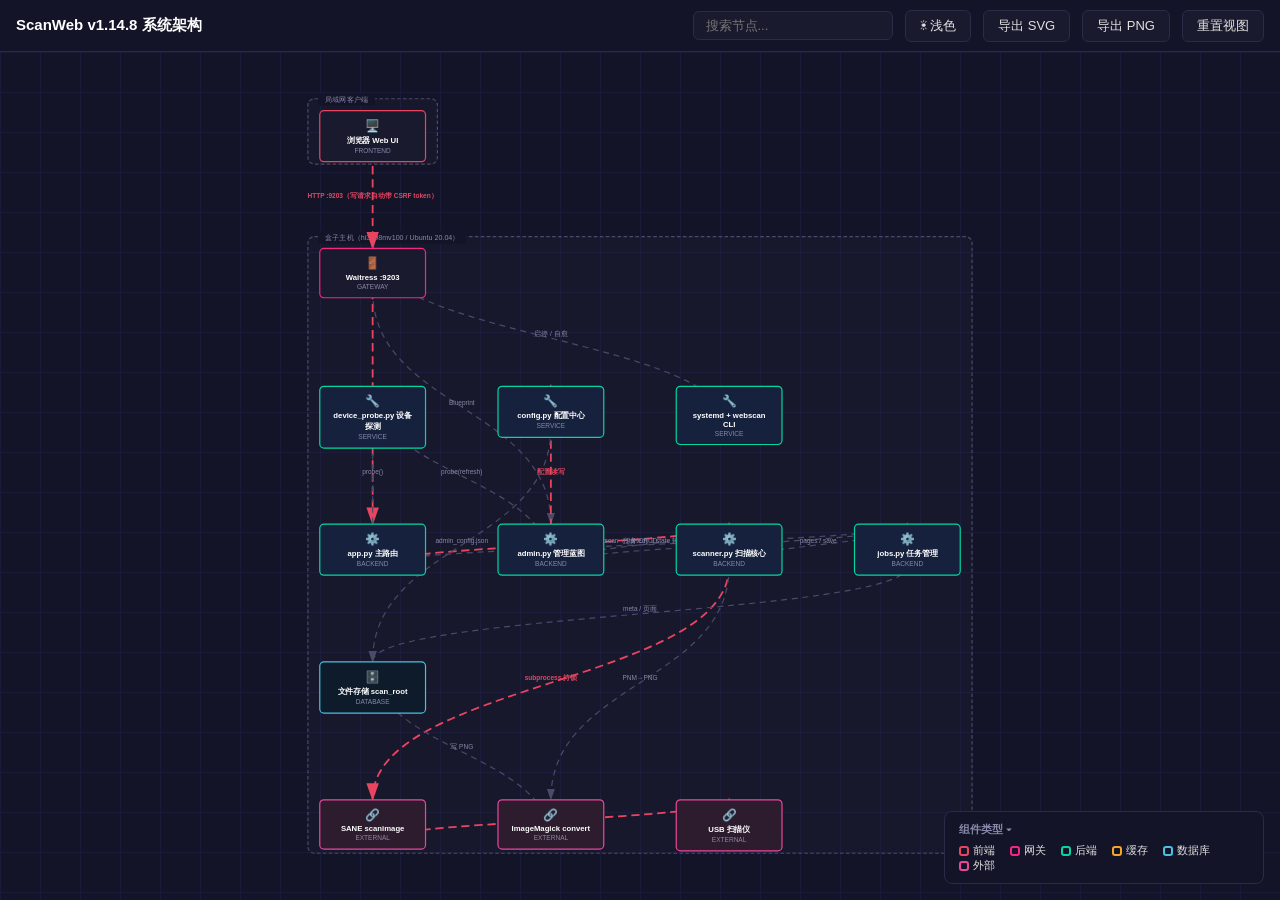
==== static/architecture.html @ 1948ce04 "fix: v1.14.8 完整审查修复版——第七轮审查 10 项（8 修 + 2 注记）+ 架构图重绘 修复： A raw_pages 过滤 symlink（幽灵页不再使编号跳 p1000）+ ope" ====
<!DOCTYPE html>
<html lang="zh-CN" data-theme="dark">
<head>
<meta charset="UTF-8">
<meta name="viewport" content="width=device-width, initial-scale=1.0">
<title>ScanWeb v1.14.8 系统架构</title>
<style>
/* ===== CSS 变量：深色主题（默认） ===== */
:root[data-theme="dark"] {
  --bg: #0f0f1a;
  --bg-canvas: #141428;
  --bg-node: #1a1a2e;
  --bg-panel: #16213e;
  --text: #e0e0e0;
  --text-dim: #8888aa;
  --text-bright: #ffffff;
  --border: #2a2a4a;
  --grid-line: #1a1a3a;
  --connection: #4a4a6a;
  --highlight: #e94560;
  --hover-glow: rgba(233,69,96,0.3);
  --dim-opacity: 0.2;
  --kind-frontend-bg: #1a1a2e; --kind-frontend-border: #e94560;
  --kind-backend-bg: #16213e;  --kind-backend-border: #06d6a0;
  --kind-database-bg: #0d1b2a; --kind-database-border: #48bfe3;
  --kind-cache-bg: #1a1a2e;    --kind-cache-border: #f5a623;
  --kind-queue-bg: #1a1a2e;    --kind-queue-border: #a78bfa;
  --kind-external-bg: #2d1b2e; --kind-external-border: #ec4899;
  --kind-service-bg: #16213e;  --kind-service-border: #06d6a0;
  --kind-gateway-bg: #1a1a2e;  --kind-gateway-border: #f72585;
  --boundary-border: #4a4a6a;
  --boundary-bg: rgba(74,74,106,0.08);
  --toolbar-bg: #141428;
  --toolbar-border: #2a2a4a;
  --btn-bg: #1a1a2e;
  --btn-hover: #2a2a4a;
}
/* ===== CSS 变量：浅色主题 ===== */
:root[data-theme="light"] {
  --bg: #f8f9fa;
  --bg-canvas: #ffffff;
  --bg-node: #ffffff;
  --bg-panel: #f0f4ff;
  --text: #1a1a2e;
  --text-dim: #6b7280;
  --text-bright: #0f0f1a;
  --border: #e0e0e8;
  --grid-line: #f0f0f4;
  --connection: #9ca3af;
  --highlight: #3b82f6;
  --hover-glow: rgba(59,130,246,0.15);
  --dim-opacity: 0.3;
  --kind-frontend-bg: #f0f4ff; --kind-frontend-border: #3b82f6;
  --kind-backend-bg: #f0fdf4;  --kind-backend-border: #22c55e;
  --kind-database-bg: #fefce8; --kind-database-border: #eab308;
  --kind-cache-bg: #fff7ed;    --kind-cache-border: #f97316;
  --kind-queue-bg: #faf5ff;    --kind-queue-border: #8b5cf6;
  --kind-external-bg: #fdf2f8; --kind-external-border: #ec4899;
  --kind-service-bg: #f0fdf4; --kind-service-border: #14b8a6;
  --kind-gateway-bg: #fef2f2; --kind-gateway-border: #ef4444;
  --boundary-border: #cbd5e1;
  --boundary-bg: rgba(203,213,225,0.1);
  --toolbar-bg: #ffffff;
  --toolbar-border: #e0e0e8;
  --btn-bg: #f8f9fa;
  --btn-hover: #e8e8f0;
}
/* ===== 全局 ===== */
* { margin:0; padding:0; box-sizing:border-box; }
body {
  font-family: -apple-system, "PingFang SC", "Microsoft YaHei", "Noto Sans CJK SC", sans-serif;
  background: var(--bg); color: var(--text); height:100vh; overflow:hidden;
  user-select: none;
}
/* ===== 工具栏 ===== */
#toolbar {
  position: fixed; top:0; left:0; right:0; height:52px; z-index:100;
  background: var(--toolbar-bg); border-bottom: 1px solid var(--toolbar-border);
  display: flex; align-items: center; gap:12px; padding: 0 16px;
}
#toolbar h1 { font-size:15px; font-weight:600; color:var(--text-bright); white-space:nowrap; }
#toolbar .spacer { flex:1; }
#search-box {
  width:200px; padding:6px 12px; border:1px solid var(--border); border-radius:6px;
  background: var(--bg-node); color: var(--text); font-size:13px; outline:none;
}
#search-box:focus { border-color: var(--highlight); }
.tb-btn {
  padding:6px 14px; border:1px solid var(--border); border-radius:6px;
  background: var(--btn-bg); color: var(--text); font-size:13px; cursor:pointer;
  transition: background .15s;
}
.tb-btn:hover { background: var(--btn-hover); }
.tb-btn.active { border-color: var(--highlight); color: var(--highlight); }
/* ===== 画布 ===== */
#canvas-wrap {
  position: fixed; top:52px; left:0; right:0; bottom:0; overflow:auto;
  background: var(--bg-canvas);
  background-image: linear-gradient(var(--grid-line) 1px, transparent 1px),
                    linear-gradient(90deg, var(--grid-line) 1px, transparent 1px);
  background-size: 40px 40px;
}
#canvas-inner {
  position: relative; min-width:100%; min-height:100%; padding:48px;
  transform-origin: 0 0;
}
/* ===== 边界容器 ===== */
.boundary {
  position: absolute; border: 2px dashed var(--boundary-border);
  border-radius: 12px; background: var(--boundary-bg); padding: 24px 16px 16px;
  pointer-events: none;
}
.boundary-label {
  position: absolute; top: -10px; left: 16px; padding: 2px 12px;
  background: var(--bg-canvas); font-size: 12px; color: var(--text-dim);
  border-radius: 4px; pointer-events: none;
}
/* ===== 节点 ===== */
.node {
  position: absolute; min-width: 140px; max-width: 220px;
  padding: 12px 16px; border-radius: 8px; border: 2px solid;
  background: var(--bg-node); cursor: pointer; text-align: center;
  transition: box-shadow .15s, opacity .2s, transform .15s;
  z-index: 10;
}
.node .node-icon { font-size: 20px; margin-bottom: 4px; }
.node .node-label { font-size: 13px; font-weight: 600; color: var(--text-bright); }
.node .node-kind { font-size: 11px; color: var(--text-dim); margin-top: 2px; text-transform: uppercase; }
.node[data-kind="frontend"]  { border-color: var(--kind-frontend-border); background: var(--kind-frontend-bg); }
.node[data-kind="backend"]   { border-color: var(--kind-backend-border);  background: var(--kind-backend-bg); }
.node[data-kind="database"]  { border-color: var(--kind-database-border); background: var(--kind-database-bg); border-radius: 8px; }
.node[data-kind="cache"]     { border-color: var(--kind-cache-border);    background: var(--kind-cache-bg); }
.node[data-kind="queue"]     { border-color: var(--kind-queue-border);    background: var(--kind-queue-bg); }
.node[data-kind="external"]  { border-color: var(--kind-external-border); background: var(--kind-external-bg); }
.node[data-kind="service"]   { border-color: var(--kind-service-border);  background: var(--kind-service-bg); }
.node[data-kind="gateway"]   { border-color: var(--kind-gateway-border);  background: var(--kind-gateway-bg); }
.node:hover { box-shadow: 0 0 16px var(--hover-glow); transform: translateY(-2px); }
.node.highlighted { box-shadow: 0 0 20px var(--hover-glow); border-width: 3px; }
.node.dimmed { opacity: var(--dim-opacity); }
.node.matched { animation: pulse 1s ease-in-out infinite; }
@keyframes pulse { 0%,100%{box-shadow:0 0 8px var(--highlight)} 50%{box-shadow:0 0 24px var(--highlight)} }
/* ===== SVG 连线 ===== */
#svg-layer {
  position: absolute; top:0; left:0; width:100%; height:100%;
  pointer-events: none; z-index: 5; overflow: visible;
}
.conn-path {
  fill: none; stroke: var(--connection); stroke-width: 2;
  stroke-dasharray: 10 8;
  animation: flow 1.6s linear infinite;
  transition: stroke .2s, stroke-width .2s, opacity .2s;
}
.conn-path.highlight {
  stroke: var(--highlight); stroke-width: 3;
  stroke-dasharray: 14 8;
  animation-duration: .9s;
}
.conn-path.dimmed { opacity: var(--dim-opacity); animation-play-state: paused; }
@keyframes flow {
  from { stroke-dashoffset: 0; }
  to   { stroke-dashoffset: -36; }
}
.conn-label {
  fill: var(--text-dim); font-size: 11px; text-anchor: middle;
  transition: opacity .2s;
}
.conn-label.dimmed { opacity: var(--dim-opacity); }
.conn-label.highlight { fill: var(--highlight); font-weight: 600; }
/* ===== 详情面板 ===== */
#detail-panel {
  position: fixed; top:52px; right:0; bottom:0; width:320px; z-index:50;
  background: var(--bg-panel); border-left: 1px solid var(--border);
  transform: translateX(100%); transition: transform .25s; padding: 20px;
  overflow-y: auto;
}
#detail-panel.open { transform: translateX(0); }
#detail-panel .dp-title { font-size:16px; font-weight:700; color:var(--text-bright); margin-bottom:12px; }
#detail-panel .dp-kind { font-size:12px; color:var(--text-dim); text-transform:uppercase; margin-bottom:16px; }
#detail-panel .dp-desc { font-size:13px; line-height:1.6; color:var(--text); margin-bottom:16px; }
#detail-panel .dp-section { margin-bottom:16px; }
#detail-panel .dp-section h3 { font-size:12px; color:var(--text-dim); margin-bottom:6px; text-transform:uppercase; }
#detail-panel .dp-rel { display:flex; align-items:center; gap:6px; font-size:13px; padding:4px 0; }
#detail-panel .dp-rel .arrow { color:var(--text-dim); }
#detail-panel .dp-close { position:absolute; top:12px; right:16px; cursor:pointer; font-size:20px; color:var(--text-dim); }
#detail-panel .dp-close:hover { color:var(--text-bright); }
/* ===== 图例（右下角可折叠，不遮挡左中部节点，v1.14.1） ===== */
#legend {
  position: fixed; bottom:16px; right:16px; z-index:40;
  background: var(--toolbar-bg); border:1px solid var(--toolbar-border);
  border-radius: 8px; padding: 10px 14px; font-size: 11px;
  cursor: pointer; user-select: none; max-width: 320px;
}
#legend .lg-title { font-weight:600; margin-bottom:6px; color:var(--text-dim); }
#legend .lg-item { display:inline-flex; align-items:center; gap:4px; margin-right:12px; }
#legend .lg-dot { width:10px; height:10px; border-radius:3px; border:2px solid; }
#legend.collapsed .lg-body { display:none; }
#legend.collapsed .lg-title { margin-bottom:0; }

</style>
</head>
<body>
<div id="toolbar">
  <h1 id="diagram-title">架构图</h1>
  <div class="spacer"></div>
  <input type="text" id="search-box" placeholder="搜索节点..." />
  <button class="tb-btn" id="btn-theme" onclick="toggleTheme()">☀ 浅色</button>
  <button class="tb-btn" id="btn-export-svg" onclick="exportSVG()">导出 SVG</button>
  <button class="tb-btn" id="btn-export-png" onclick="exportPNG()">导出 PNG</button>
  <button class="tb-btn" id="btn-reset" onclick="resetView()">重置视图</button>
</div>

<div id="canvas-wrap" onwheel="handleWheel(event)" onmousedown="startPan(event)">
  <div id="canvas-inner">
    <svg id="svg-layer"></svg>
    <!-- 节点和边界由 JS 动态生成 -->
  </div>
</div>

<div id="detail-panel">
  <span class="dp-close" onclick="closeDetail()">✕</span>
  <div class="dp-title" id="dp-title"></div>
  <div class="dp-kind" id="dp-kind"></div>
  <div class="dp-desc" id="dp-desc"></div>
  <div class="dp-section" id="dp-connections"></div>
  <div class="dp-section" id="dp-metadata"></div>
</div>

<div id="legend" onclick="this.classList.toggle('collapsed')">
  <div class="lg-title">组件类型 ▾</div>
  <div class="lg-body">
    <span class="lg-item"><span class="lg-dot" style="border-color:var(--kind-frontend-border)"></span>前端</span>
    <span class="lg-item"><span class="lg-dot" style="border-color:var(--kind-gateway-border)"></span>网关</span>
    <span class="lg-item"><span class="lg-dot" style="border-color:var(--kind-backend-border)"></span>后端</span>
    <span class="lg-item"><span class="lg-dot" style="border-color:var(--kind-cache-border)"></span>缓存</span>
    <span class="lg-item"><span class="lg-dot" style="border-color:var(--kind-database-border)"></span>数据库</span>
    <span class="lg-item"><span class="lg-dot" style="border-color:var(--kind-external-border)"></span>外部</span>
  </div>
</div>

<script>
/* ===== JSON IR 数据（示例：电商架构） ===== */
const IR = {"diagram_type": "architecture", "meta": {"title": "ScanWeb v1.14.8 系统架构", "locale": "zh-CN", "theme": "dark", "preset": "signal-flow"}, "components": [{"id": "browser", "label": "浏览器 Web UI", "kind": "frontend", "description": "局域网内手机/平板/电脑直接访问，零安装。index（新建任务）/ job（扫描·排序·下载）/ admin（管理）三页。v1.14.2：admin.js api() 写操作统一自动携带 X-CSRF-Token（CSRF 链路闭环）；测试扫描改「已启动+轮询终态」"}, {"id": "waitress", "label": "Waitress :9203", "kind": "gateway", "description": "生产级 WSGI 服务器，8 线程并发。Session cookie SameSite=Lax + HttpOnly（v1.14）。8 线程并发安全：v1.14.2 admin_config 进程级写锁 + 唯一临时文件（并发保存不丢配置）"}, {"id": "app", "label": "app.py 主路由", "kind": "backend", "description": "页面 + 任务 API + ZIP 流式下载 + PDF 合成（内存上限 512MB）。v1.14.2：ZIP 全程持任务锁 + cancel event；v1.14.3：PDF/raw/thumb 下载持任务锁（期间删除/排序排队）、ZIP 满队列断开 worker 0.5s 退出、FNAME_RE p\d+（p1000 全链路可访问）、reorder 事务化（先重编号成功再删，失败反向恢复）"}, {"id": "admin_bp", "label": "admin.py 管理蓝图", "kind": "backend", "description": "PIN 认证（PBKDF2 200k + 旧格式自动迁移 + IP 防暴力 + TTL 清理）、CSRF token 校验（前端自动携带闭环）；v1.14.3：配置保存走 update_admin_cfg 原子事务（锁内 load→改→save，并发改不同字段不丢更新）；testscan 返回 started 语义 v1.14.8（G/F）：有任务扫描中改存储路径直接 409；cleanup 60s 节流（保存策略后 force 立即执行）。"}, {"id": "scanner", "label": "scanner.py 扫描核心", "kind": "backend", "description": "scan_lock 设备独占 + job_lock 任务生命周期锁。v1.14.2 锁顺序统一 job_lock→scan_lock（ADF 主线程双锁到手才启 worker，started 即持锁，TOCTOU 窗口彻底闭合）；ADF 转换完整性判定（部分失败报 error）；转换失败 PNM 移任务目录存活重启；设备解析失败自动失效探测缓存 v1.14.7：scan_flatbed 初始化异常双锁泄漏根治（统一 try/finally）。"}, {"id": "jobsm", "label": "jobs.py 任务管理", "kind": "backend", "description": "任务创建/元数据/页列表/物理排序重编号。页码模型 p\d+（超 999 页可识别，数字序）；任务 ID 24bit + 碰撞重试；v1.14.3：delete() 公共入口自持锁（新调用点天然安全）+ 删除统一清理 scanner.state v1.14.8（A）：raw_pages 过滤 symlink 页（幽灵链接不再使编号跳 p1000）＋ open_page_fd 报错精确化（404/409 语义区分）。"}, {"id": "dp", "label": "device_probe.py 设备探测", "kind": "service", "description": "公共探测模块：正则兼容 反引号/单引号/无引号 三种后端风格（HP/爱普生/佳能/airscan 全兼容）；5min 缓存 + v1.14.2 invalidate() 失效钩子（scanner 解析失败自动重探，双缓存一致性） v1.14.8（C）：invalidate 改 dirty 标志置位（持锁清理会阻塞扫描线程等 25s 探测锁），probe 锁内取走强制重探。"}, {"id": "config", "label": "config.py 配置中心", "kind": "service", "description": "环境变量（端口/存储路径/页数与内存上限）+ admin_config.json 运行配置（PIN/别名/默认值/清理策略，0600）；v1.14.3：update_admin_cfg 原子事务根治 lost update；VERSION 1.14.3 v1.14.8（E/J）：get_scan_root 按 (path,mtime,size) 缓存省每请求读盘+chmod，命中返回 deepcopy 防 mutator 异常污染内存态；MAX_TOTAL_BYTES 死配置移除。"}, {"id": "fs", "label": "文件存储 scan_root", "kind": "database", "description": "每任务一个目录：meta.json + pNNN.png 页面 + .thumbs 缩略图。零数据库，Samba 可直接共享给局域网"}, {"id": "scanimage", "label": "SANE scanimage", "kind": "external", "description": "扫描命令行工具，持锁执行（平板单页 300s 超时 / ADF 批量 3600s），短设备名自动解析完整名"}, {"id": "convert", "label": "ImageMagick convert", "kind": "external", "description": "PNM→PNG 转换（hpljm1005 后端不支持直接输出 PNG），后台线程执行不阻塞扫描仪"}, {"id": "scanner_dev", "label": "USB 扫描仪", "kind": "external", "description": "HP LaserJet M1005（或其他 SANE 兼容设备），即插即用，前端下拉自动发现新设备"}, {"id": "systemd", "label": "systemd + webscan CLI", "kind": "service", "description": "Restart=always 自愈；webscan update 回滚不变量 + flock 互斥；v1.14.3：rollback switched 阶段守卫——切换前失败不再误删唯一旧版，保留项必放回（本地双场景演练 8/8）"}], "boundaries": [{"id": "lan", "label": "局域网客户端", "members": ["browser"]}, {"id": "box", "label": "盒子主机（hi3798mv100 / Ubuntu 20.04）", "members": ["waitress", "app", "admin_bp", "scanner", "jobsm", "dp", "config", "fs", "scanimage", "convert", "scanner_dev", "systemd"]}], "connections": [{"from": "browser", "to": "waitress", "label": "HTTP :9203（写请求自动带 CSRF token）", "highlight": true}, {"from": "waitress", "to": "app", "label": "WSGI", "highlight": true}, {"from": "waitress", "to": "admin_bp", "label": "Blueprint"}, {"from": "app", "to": "scanner", "label": "scan / status", "highlight": true}, {"from": "app", "to": "jobsm", "label": "任务 CRUD"}, {"from": "app", "to": "dp", "label": "probe()"}, {"from": "admin_bp", "to": "scanner", "label": "testscan（started）/ state 轮询"}, {"from": "admin_bp", "to": "jobsm", "label": "列表 / 锁定"}, {"from": "admin_bp", "to": "dp", "label": "probe(refresh)"}, {"from": "admin_bp", "to": "config", "label": "配置读写", "highlight": true}, {"from": "scanner", "to": "jobsm", "label": "pages / save"}, {"from": "scanner", "to": "scanimage", "label": "subprocess 持锁", "highlight": true}, {"from": "scanner", "to": "convert", "label": "PNM→PNG"}, {"from": "jobsm", "to": "fs", "label": "meta / 页面"}, {"from": "scanimage", "to": "scanner_dev", "label": "USB SANE", "highlight": true}, {"from": "convert", "to": "fs", "label": "写 PNG"}, {"from": "config", "to": "fs", "label": "admin_config.json"}, {"from": "systemd", "to": "waitress", "label": "启停 / 自愈"}]};

/* ===== 布局配置（v1.14.1：加大间距防遮挡） ===== */
const LAYER_ORDER = ['frontend','gateway','service','backend','cache','queue','database','external'];
const NODE_W = 180, NODE_H = 72, GAP_X = 120, GAP_Y = 160, MARGIN = 64;

/* ===== 状态 ===== */
let nodePositions = {};
let scale = 1, panX = 0, panY = 0;
let isPanning = false, panStart = { x:0, y:0, px:0, py:0 };
let canvasW = 0, canvasH = 0;   // v1.14.1：画布内容尺寸，用于居中

/* ===== 图标映射 ===== */
const KIND_ICONS = {
  frontend:'🖥️', backend:'⚙️', database:'🗄️', cache:'⚡',
  queue:'📨', external:'🔗', service:'🔧', gateway:'🚪'
};

/* ===== 渲染入口 ===== */
function render() {
  document.getElementById('diagram-title').textContent = IR.meta.title;
  document.documentElement.setAttribute('data-theme', IR.meta.theme || 'dark');
  layoutNodes();
  renderBoundaries();
  renderNodes();
  renderConnections();
  updateTransform();
}

/* ===== 自动布局：按 kind 分层（v1.14.1 后记录画布尺寸供居中） ===== */
function layoutNodes() {
  nodePositions = {};
  const layers = {};
  IR.components.forEach(c => {
    const layerIdx = LAYER_ORDER.indexOf(c.kind);
    const key = layerIdx >= 0 ? layerIdx : 99;
    if (!layers[key]) layers[key] = [];
    layers[key].push(c);
  });
  const sortedKeys = Object.keys(layers).sort((a,b)=>a-b);
  sortedKeys.forEach((key, rowIdx) => {
    const layer = layers[key];
    layer.forEach((comp, colIdx) => {
      nodePositions[comp.id] = {
        x: MARGIN + colIdx * (NODE_W + GAP_X),
        y: MARGIN + rowIdx * (NODE_H + GAP_Y),
        w: NODE_W,
        h: NODE_H
      };
    });
  });
  // 计算画布内容包围盒（含节点尺寸）
  const xs = Object.values(nodePositions).map(p => p.x + p.w);
  const ys = Object.values(nodePositions).map(p => p.y + p.h);
  canvasW = (xs.length ? Math.max(...xs) : MARGIN * 2) + MARGIN;
  canvasH = (ys.length ? Math.max(...ys) : MARGIN * 2) + MARGIN;
  document.getElementById('canvas-inner').style.minWidth = canvasW + 'px';
  document.getElementById('canvas-inner').style.minHeight = canvasH + 'px';
}

/* ===== 渲染边界 ===== */
function renderBoundaries() {
  const canvas = document.getElementById('canvas-inner');
  if (!IR.boundaries) return;
  IR.boundaries.forEach(b => {
    const members = b.members.map(id => nodePositions[id]).filter(Boolean);
    if (members.length === 0) return;
    const minX = Math.min(...members.map(m=>m.x)) - 20;
    const minY = Math.min(...members.map(m=>m.y)) - 20;
    const maxX = Math.max(...members.map(m=>m.x+m.w)) + 20;
    const maxY = Math.max(...members.map(m=>m.y+m.h)) + 20;
    const div = document.createElement('div');
    div.className = 'boundary';
    div.style.cssText = `left:${minX}px;top:${minY}px;width:${maxX-minX}px;height:${maxY-minY}px;`;
    div.innerHTML = `<span class="boundary-label">${b.label}</span>`;
    canvas.insertBefore(div, document.getElementById('svg-layer'));
  });
}

/* ===== 渲染节点 ===== */
function renderNodes() {
  const canvas = document.getElementById('canvas-inner');
  IR.components.forEach(c => {
    const pos = nodePositions[c.id];
    if (!pos) return;
    const div = document.createElement('div');
    div.className = 'node';
    div.id = 'node-' + c.id;
    div.dataset.kind = c.kind;
    div.dataset.id = c.id;
    div.style.cssText = `left:${pos.x}px;top:${pos.y}px;width:${pos.w}px;`;
    div.innerHTML = `
      <div class="node-icon">${KIND_ICONS[c.kind]||'📦'}</div>
      <div class="node-label">${c.label}</div>
      <div class="node-kind">${c.kind}</div>`;
    div.addEventListener('mouseenter', () => highlightNode(c.id));
    div.addEventListener('mouseleave', () => clearHighlight());
    div.addEventListener('click', () => showDetail(c.id));
    canvas.appendChild(div);
  });
}

/* ===== 渲染连线 ===== */
function renderConnections() {
  const svg = document.getElementById('svg-layer');
  svg.innerHTML = '';
  const defs = document.createElementNS('http://www.w3.org/2000/svg','defs');
  defs.innerHTML = `<marker id="arrow" markerWidth="10" markerHeight="7" refX="9" refY="3.5" orient="auto">
    <polygon points="0 0, 10 3.5, 0 7" fill="var(--connection)" /></marker>
    <marker id="arrow-hl" markerWidth="10" markerHeight="7" refX="9" refY="3.5" orient="auto">
    <polygon points="0 0, 10 3.5, 0 7" fill="var(--highlight)" /></marker>`;
  svg.appendChild(defs);

  IR.connections.forEach((conn, idx) => {
    const from = nodePositions[conn.from];
    const to = nodePositions[conn.to];
    if (!from || !to) return;
    const x1 = from.x + from.w/2, y1 = from.y + from.h;
    const x2 = to.x + to.w/2, y2 = to.y;
    const midY = (y1 + y2) / 2;
    const d = `M ${x1} ${y1} C ${x1} ${midY}, ${x2} ${midY}, ${x2} ${y2}`;

    const path = document.createElementNS('http://www.w3.org/2000/svg','path');
    path.setAttribute('d', d);
    path.setAttribute('class', 'conn-path' + (conn.highlight ? ' highlight' : ''));
    path.setAttribute('marker-end', conn.highlight ? 'url(#arrow-hl)' : 'url(#arrow)');
    path.id = 'conn-' + idx;
    if (conn.style === 'dashed') path.setAttribute('stroke-dasharray', '6,4');
    svg.appendChild(path);

    if (conn.label) {
      const text = document.createElementNS('http://www.w3.org/2000/svg','text');
      text.setAttribute('x', (x1+x2)/2);
      text.setAttribute('y', midY - 4);
      text.setAttribute('class', 'conn-label' + (conn.highlight ? ' highlight' : ''));
      text.textContent = conn.label;
      svg.appendChild(text);
    }
  });
}

/* ===== 交互：Hover 高亮 ===== */
function highlightNode(id) {
  const related = new Set([id]);
  IR.connections.forEach(c => {
    if (c.from === id) related.add(c.to);
    if (c.to === id) related.add(c.from);
  });
  document.querySelectorAll('.node').forEach(n => {
    if (related.has(n.dataset.id)) n.classList.add('highlighted');
    else n.classList.add('dimmed');
  });
  document.querySelectorAll('.conn-path, .conn-label').forEach((el, i) => {
    const conn = IR.connections[Math.floor(i/1)];
    // 简化：高亮与该节点相关的连线
  });
  IR.connections.forEach((c, i) => {
    const path = document.getElementById('conn-' + i);
    if (!path) return;
    if (c.from === id || c.to === id) { path.classList.remove('dimmed'); path.classList.add('highlight'); }
    else { path.classList.add('dimmed'); }
  });
}
function clearHighlight() {
  document.querySelectorAll('.node').forEach(n => { n.classList.remove('highlighted','dimmed'); });
  document.querySelectorAll('.conn-path').forEach(p => {
    p.classList.remove('dimmed');
    if (!IR.connections[parseInt(p.id.replace('conn-',''))]?.highlight) p.classList.remove('highlight');
  });
  document.querySelectorAll('.conn-label').forEach(l => { l.classList.remove('dimmed'); });
}

/* ===== 交互：详情面板 ===== */
function showDetail(id) {
  const comp = IR.components.find(c => c.id === id);
  if (!comp) return;
  document.getElementById('dp-title').textContent = comp.label;
  document.getElementById('dp-kind').textContent = comp.kind;
  document.getElementById('dp-desc').textContent = comp.description || '无描述';

  const upstream = IR.connections.filter(c => c.to === id).map(c => {
    const src = IR.components.find(x => x.id === c.from);
    return `<div class="dp-rel"><span>←</span><span style="color:var(--highlight)">${src?.label||c.from}</span><span class="arrow">→</span><span>${c.label||''}</span></div>`;
  }).join('');
  const downstream = IR.connections.filter(c => c.from === id).map(c => {
    const tgt = IR.components.find(x => x.id === c.to);
    return `<div class="dp-rel"><span>${c.label||''}</span><span class="arrow">→</span><span style="color:var(--highlight)">${tgt?.label||c.to}</span></div>`;
  }).join('');
  document.getElementById('dp-connections').innerHTML = `
    <h3>上游依赖</h3>${upstream||'<div style="color:var(--text-dim)">无</div>'}
    <h3 style="margin-top:12px">下游调用</h3>${downstream||'<div style="color:var(--text-dim)">无</div>'}`;

  if (comp.metadata) {
    const meta = Object.entries(comp.metadata).map(([k,v]) => `<div style="font-size:13px"><strong>${k}:</strong> ${v}</div>`).join('');
    document.getElementById('dp-metadata').innerHTML = `<h3>元数据</h3>${meta}`;
  } else {
    document.getElementById('dp-metadata').innerHTML = '';
  }
  document.getElementById('detail-panel').classList.add('open');
}
function closeDetail() { document.getElementById('detail-panel').classList.remove('open'); }

/* ===== 交互：搜索 ===== */
document.getElementById('search-box').addEventListener('input', function(e) {
  const q = e.target.value.toLowerCase().trim();
  if (!q) { document.querySelectorAll('.node').forEach(n => n.classList.remove('matched')); return; }
  IR.components.forEach(c => {
    const el = document.getElementById('node-' + c.id);
    if (!el) return;
    if (c.label.toLowerCase().includes(q) || c.kind.toLowerCase().includes(q) || c.id.toLowerCase().includes(q)) {
      el.classList.add('matched');
    } else {
      el.classList.remove('matched');
    }
  });
});

/* ===== 交互：缩放平移 ===== */
function handleWheel(e) {
  e.preventDefault();
  const delta = e.deltaY > 0 ? 0.9 : 1.1;
  scale = Math.max(0.5, Math.min(3, scale * delta));
  updateTransform();
}
function startPan(e) {
  if (e.target.closest('.node') || e.target.closest('.boundary')) return;
  isPanning = true;
  panStart = { x: e.clientX, y: e.clientY, px: panX, py: panY };
  document.addEventListener('mousemove', doPan);
  document.addEventListener('mouseup', endPan);
}
function doPan(e) {
  if (!isPanning) return;
  panX = panStart.px + (e.clientX - panStart.x);
  panY = panStart.py + (e.clientY - panStart.y);
  updateTransform();
}
function endPan() { isPanning = false; document.removeEventListener('mousemove', doPan); document.removeEventListener('mouseup', endPan); }
function updateTransform() {
  document.getElementById('canvas-inner').style.transform = `translate(${panX}px,${panY}px) scale(${scale})`;
}
function resetView() {
  // v1.14.1：回到 fit 适配居中态
  fitView();
  updateTransform();
}

/* v1.14.1：自适应适配 + 居中——按内容尺寸与视口计算缩放和偏移，保证全部内容可见且居中 */
function fitView() {
  const vw = document.getElementById('canvas-wrap').clientWidth;
  const vh = document.getElementById('canvas-wrap').clientHeight;
  const s = Math.min(1, (vw - 40) / canvasW, (vh - 40) / canvasH);
  scale = Math.max(0.5, s);
  panX = (vw - canvasW * scale) / 2;
  panY = (vh - canvasH * scale) / 2;
}

/* v1.14.1：水平垂直居中——按画布内容尺寸与视口计算偏移 */
function centerView() {
  const vw = document.getElementById('canvas-wrap').clientWidth;
  const vh = document.getElementById('canvas-wrap').clientHeight;
  panX = Math.max(0, (vw - canvasW * scale) / 2);
  panY = Math.max(0, (vh - canvasH * scale) / 2);
}

/* ===== 交互：主题切换 ===== */
function toggleTheme() {
  const cur = document.documentElement.getAttribute('data-theme');
  const next = cur === 'dark' ? 'light' : 'dark';
  document.documentElement.setAttribute('data-theme', next);
  document.getElementById('btn-theme').textContent = next === 'dark' ? '☀ 浅色' : '🌙 深色';
  renderConnections(); // 重绘连线以更新箭头颜色
}

/* ===== 导出：SVG ===== */
function exportSVG() {
  const svg = document.getElementById('svg-layer');
  const serializer = new XMLSerializer();
  const svgStr = serializer.serializeToString(svg);
  const blob = new Blob(['<?xml version="1.0"?>\n', svgStr], { type: 'image/svg+xml' });
  downloadBlob(blob, (IR.meta.title || 'archify') + '.svg');
}

/* ===== 导出：PNG ===== */
function exportPNG() {
  const canvas = document.getElementById('canvas-inner');
  const rect = canvas.getBoundingClientRect();
  const w = rect.width, h = rect.height;
  const pngCanvas = document.createElement('canvas');
  pngCanvas.width = w * 2; pngCanvas.height = h * 2; // 2x 分辨率
  const ctx = pngCanvas.getContext('2d');
  ctx.fillStyle = getComputedStyle(document.body).backgroundColor;
  ctx.fillRect(0, 0, pngCanvas.width, pngCanvas.height);
  // 绘制节点
  IR.components.forEach(c => {
    const pos = nodePositions[c.id]; if (!pos) return;
    const el = document.getElementById('node-' + c.id); if (!el) return;
    const style = getComputedStyle(el);
    const x = pos.x * 2, y = pos.y * 2, w2 = pos.w * 2;
    ctx.fillStyle = style.backgroundColor;
    ctx.strokeStyle = style.borderColor;
    ctx.lineWidth = 3;
    ctx.beginPath();
    ctx.roundRect(x, y, w2, NODE_H * 2, 8);
    ctx.fill(); ctx.stroke();
    ctx.fillStyle = style.color;
    ctx.font = 'bold 24px sans-serif';
    ctx.textAlign = 'center';
    ctx.fillText(c.label, x + w2/2, y + NODE_H * 2 / 2 + 8);
  });
  // 绘制连线
  ctx.strokeStyle = '#4a4a6a';
  ctx.lineWidth = 3;
  IR.connections.forEach(conn => {
    const from = nodePositions[conn.from], to = nodePositions[conn.to];
    if (!from || !to) return;
    const x1 = (from.x + from.w/2)*2, y1 = (from.y + from.h)*2;
    const x2 = (to.x + to.w/2)*2, y2 = (to.y)*2;
    const midY = (y1+y2)/2;
    ctx.beginPath();
    ctx.moveTo(x1, y1);
    ctx.bezierCurveTo(x1, midY, x2, midY, x2, y2);
    ctx.stroke();
  });
  pngCanvas.toBlob(blob => downloadBlob(blob, (IR.meta.title||'archify')+'.png'), 'image/png');
}

/* ===== 工具函数 ===== */
function downloadBlob(blob, filename) {
  const url = URL.createObjectURL(blob);
  const a = document.createElement('a');
  a.href = url; a.download = filename; a.click();
  URL.revokeObjectURL(url);
}

/* ===== 初始化（v1.14.1：初始视图自动适配+居中） ===== */
render();
fitView();
updateTransform();
</script>
</body>
</html>
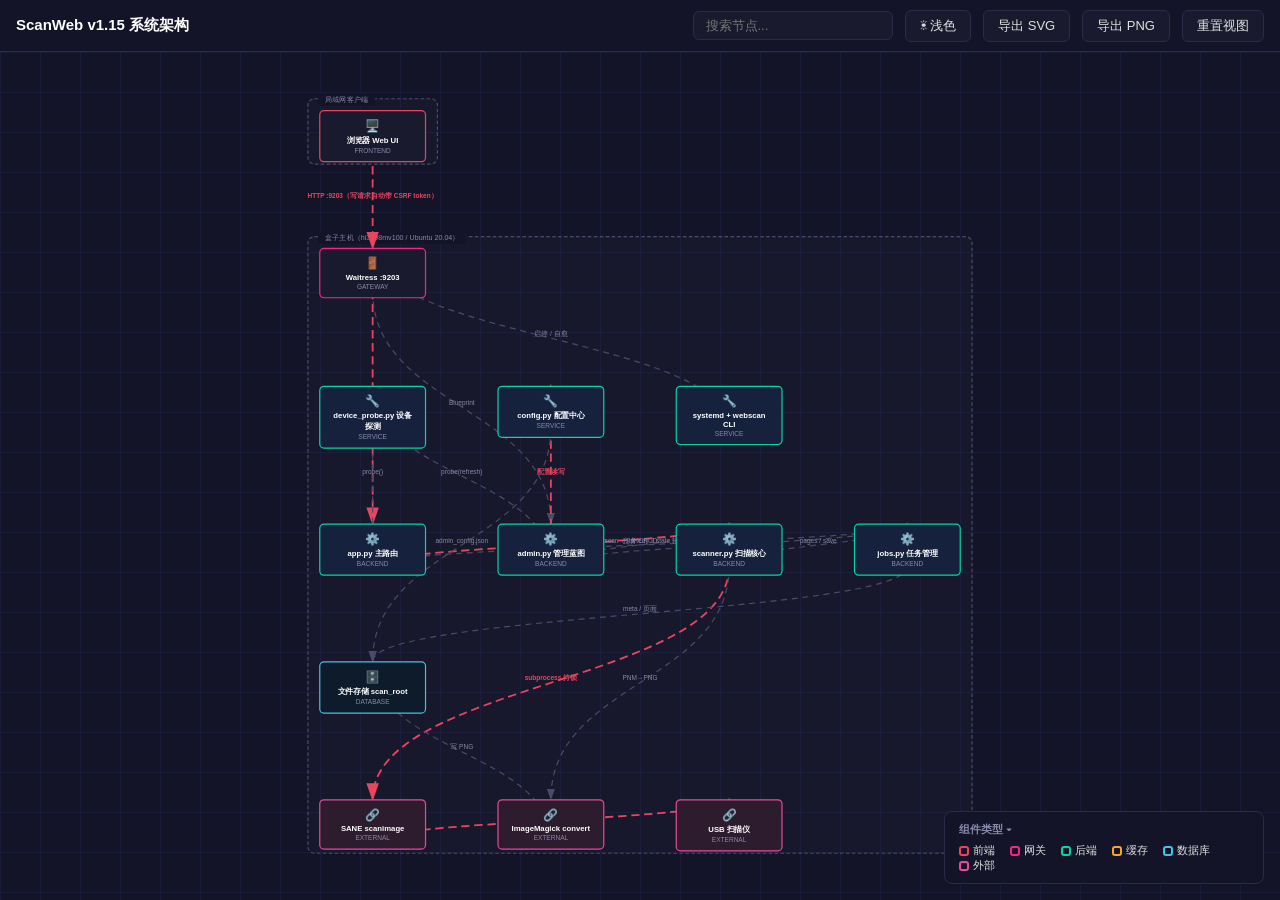
==== commit 0b576103: "fix: v1.15 八轮审查收官版——ChatGPT 对 v1.14.8 源码复审 7 项（3 P2 修 + 3 P3 修 + 1 注记） #2 P2 invalidate 竞态根除：dirty 布" ====
--- a/static/architecture.html
+++ b/static/architecture.html
@@ -3,7 +3,7 @@
 <head>
 <meta charset="UTF-8">
 <meta name="viewport" content="width=device-width, initial-scale=1.0">
-<title>ScanWeb v1.14.8 系统架构</title>
+<title>ScanWeb v1.15 系统架构</title>
 <style>
 /* ===== CSS 变量：深色主题（默认） ===== */
 :root[data-theme="dark"] {
@@ -239,7 +239,7 @@
 
 <script>
 /* ===== JSON IR 数据（示例：电商架构） ===== */
-const IR = {"diagram_type": "architecture", "meta": {"title": "ScanWeb v1.14.8 系统架构", "locale": "zh-CN", "theme": "dark", "preset": "signal-flow"}, "components": [{"id": "browser", "label": "浏览器 Web UI", "kind": "frontend", "description": "局域网内手机/平板/电脑直接访问，零安装。index（新建任务）/ job（扫描·排序·下载）/ admin（管理）三页。v1.14.2：admin.js api() 写操作统一自动携带 X-CSRF-Token（CSRF 链路闭环）；测试扫描改「已启动+轮询终态」"}, {"id": "waitress", "label": "Waitress :9203", "kind": "gateway", "description": "生产级 WSGI 服务器，8 线程并发。Session cookie SameSite=Lax + HttpOnly（v1.14）。8 线程并发安全：v1.14.2 admin_config 进程级写锁 + 唯一临时文件（并发保存不丢配置）"}, {"id": "app", "label": "app.py 主路由", "kind": "backend", "description": "页面 + 任务 API + ZIP 流式下载 + PDF 合成（内存上限 512MB）。v1.14.2：ZIP 全程持任务锁 + cancel event；v1.14.3：PDF/raw/thumb 下载持任务锁（期间删除/排序排队）、ZIP 满队列断开 worker 0.5s 退出、FNAME_RE p\d+（p1000 全链路可访问）、reorder 事务化（先重编号成功再删，失败反向恢复）"}, {"id": "admin_bp", "label": "admin.py 管理蓝图", "kind": "backend", "description": "PIN 认证（PBKDF2 200k + 旧格式自动迁移 + IP 防暴力 + TTL 清理）、CSRF token 校验（前端自动携带闭环）；v1.14.3：配置保存走 update_admin_cfg 原子事务（锁内 load→改→save，并发改不同字段不丢更新）；testscan 返回 started 语义 v1.14.8（G/F）：有任务扫描中改存储路径直接 409；cleanup 60s 节流（保存策略后 force 立即执行）。"}, {"id": "scanner", "label": "scanner.py 扫描核心", "kind": "backend", "description": "scan_lock 设备独占 + job_lock 任务生命周期锁。v1.14.2 锁顺序统一 job_lock→scan_lock（ADF 主线程双锁到手才启 worker，started 即持锁，TOCTOU 窗口彻底闭合）；ADF 转换完整性判定（部分失败报 error）；转换失败 PNM 移任务目录存活重启；设备解析失败自动失效探测缓存 v1.14.7：scan_flatbed 初始化异常双锁泄漏根治（统一 try/finally）。"}, {"id": "jobsm", "label": "jobs.py 任务管理", "kind": "backend", "description": "任务创建/元数据/页列表/物理排序重编号。页码模型 p\d+（超 999 页可识别，数字序）；任务 ID 24bit + 碰撞重试；v1.14.3：delete() 公共入口自持锁（新调用点天然安全）+ 删除统一清理 scanner.state v1.14.8（A）：raw_pages 过滤 symlink 页（幽灵链接不再使编号跳 p1000）＋ open_page_fd 报错精确化（404/409 语义区分）。"}, {"id": "dp", "label": "device_probe.py 设备探测", "kind": "service", "description": "公共探测模块：正则兼容 反引号/单引号/无引号 三种后端风格（HP/爱普生/佳能/airscan 全兼容）；5min 缓存 + v1.14.2 invalidate() 失效钩子（scanner 解析失败自动重探，双缓存一致性） v1.14.8（C）：invalidate 改 dirty 标志置位（持锁清理会阻塞扫描线程等 25s 探测锁），probe 锁内取走强制重探。"}, {"id": "config", "label": "config.py 配置中心", "kind": "service", "description": "环境变量（端口/存储路径/页数与内存上限）+ admin_config.json 运行配置（PIN/别名/默认值/清理策略，0600）；v1.14.3：update_admin_cfg 原子事务根治 lost update；VERSION 1.14.3 v1.14.8（E/J）：get_scan_root 按 (path,mtime,size) 缓存省每请求读盘+chmod，命中返回 deepcopy 防 mutator 异常污染内存态；MAX_TOTAL_BYTES 死配置移除。"}, {"id": "fs", "label": "文件存储 scan_root", "kind": "database", "description": "每任务一个目录：meta.json + pNNN.png 页面 + .thumbs 缩略图。零数据库，Samba 可直接共享给局域网"}, {"id": "scanimage", "label": "SANE scanimage", "kind": "external", "description": "扫描命令行工具，持锁执行（平板单页 300s 超时 / ADF 批量 3600s），短设备名自动解析完整名"}, {"id": "convert", "label": "ImageMagick convert", "kind": "external", "description": "PNM→PNG 转换（hpljm1005 后端不支持直接输出 PNG），后台线程执行不阻塞扫描仪"}, {"id": "scanner_dev", "label": "USB 扫描仪", "kind": "external", "description": "HP LaserJet M1005（或其他 SANE 兼容设备），即插即用，前端下拉自动发现新设备"}, {"id": "systemd", "label": "systemd + webscan CLI", "kind": "service", "description": "Restart=always 自愈；webscan update 回滚不变量 + flock 互斥；v1.14.3：rollback switched 阶段守卫——切换前失败不再误删唯一旧版，保留项必放回（本地双场景演练 8/8）"}], "boundaries": [{"id": "lan", "label": "局域网客户端", "members": ["browser"]}, {"id": "box", "label": "盒子主机（hi3798mv100 / Ubuntu 20.04）", "members": ["waitress", "app", "admin_bp", "scanner", "jobsm", "dp", "config", "fs", "scanimage", "convert", "scanner_dev", "systemd"]}], "connections": [{"from": "browser", "to": "waitress", "label": "HTTP :9203（写请求自动带 CSRF token）", "highlight": true}, {"from": "waitress", "to": "app", "label": "WSGI", "highlight": true}, {"from": "waitress", "to": "admin_bp", "label": "Blueprint"}, {"from": "app", "to": "scanner", "label": "scan / status", "highlight": true}, {"from": "app", "to": "jobsm", "label": "任务 CRUD"}, {"from": "app", "to": "dp", "label": "probe()"}, {"from": "admin_bp", "to": "scanner", "label": "testscan（started）/ state 轮询"}, {"from": "admin_bp", "to": "jobsm", "label": "列表 / 锁定"}, {"from": "admin_bp", "to": "dp", "label": "probe(refresh)"}, {"from": "admin_bp", "to": "config", "label": "配置读写", "highlight": true}, {"from": "scanner", "to": "jobsm", "label": "pages / save"}, {"from": "scanner", "to": "scanimage", "label": "subprocess 持锁", "highlight": true}, {"from": "scanner", "to": "convert", "label": "PNM→PNG"}, {"from": "jobsm", "to": "fs", "label": "meta / 页面"}, {"from": "scanimage", "to": "scanner_dev", "label": "USB SANE", "highlight": true}, {"from": "convert", "to": "fs", "label": "写 PNG"}, {"from": "config", "to": "fs", "label": "admin_config.json"}, {"from": "systemd", "to": "waitress", "label": "启停 / 自愈"}]};
+const IR = {"diagram_type": "architecture", "meta": {"title": "ScanWeb v1.15 系统架构", "locale": "zh-CN", "theme": "dark", "preset": "signal-flow"}, "components": [{"id": "browser", "label": "浏览器 Web UI", "kind": "frontend", "description": "局域网内手机/平板/电脑直接访问，零安装。index（新建任务）/ job（扫描·排序·下载）/ admin（管理）三页。v1.14.2：admin.js api() 写操作统一自动携带 X-CSRF-Token（CSRF 链路闭环）；测试扫描改「已启动+轮询终态」"}, {"id": "waitress", "label": "Waitress :9203", "kind": "gateway", "description": "生产级 WSGI 服务器，8 线程并发。Session cookie SameSite=Lax + HttpOnly（v1.14）。8 线程并发安全：v1.14.2 admin_config 进程级写锁 + 唯一临时文件（并发保存不丢配置）"}, {"id": "app", "label": "app.py 主路由", "kind": "backend", "description": "页面 + 任务 API + ZIP 流式下载 + PDF 合成（内存上限 512MB）。v1.14.2：ZIP 全程持任务锁 + cancel event；v1.14.3：PDF/raw/thumb 下载持任务锁（期间删除/排序排队）、ZIP 满队列断开 worker 0.5s 退出、FNAME_RE p\d+（p1000 全链路可访问）、reorder 事务化（先重编号成功再删，失败反向恢复）"}, {"id": "admin_bp", "label": "admin.py 管理蓝图", "kind": "backend", "description": "PIN 认证（PBKDF2 200k + 旧格式自动迁移 + IP 防暴力 + TTL 清理）、CSRF token 校验（前端自动携带闭环）；v1.14.3：配置保存走 update_admin_cfg 原子事务（锁内 load→改→save，并发改不同字段不丢更新）；testscan 返回 started 语义 v1.14.8（G/F）：有任务扫描中改存储路径直接 409；cleanup 60s 节流（保存策略后 force 立即执行）。"}, {"id": "scanner", "label": "scanner.py 扫描核心", "kind": "backend", "description": "scan_lock 设备独占 + job_lock 任务生命周期锁。v1.14.2 锁顺序统一 job_lock→scan_lock（ADF 主线程双锁到手才启 worker，started 即持锁，TOCTOU 窗口彻底闭合）；ADF 转换完整性判定（部分失败报 error）；转换失败 PNM 移任务目录存活重启；设备解析失败自动失效探测缓存 v1.14.7：scan_flatbed 初始化异常双锁泄漏根治（统一 try/finally）。 v1.15（#1）：worker 启动时快照存储根并全程透传（转换/缩略图/meta 落快照根）——409 检查窗漏过的路径修改不再使在扫任务分裂。"}, {"id": "jobsm", "label": "jobs.py 任务管理", "kind": "backend", "description": "任务创建/元数据/页列表/物理排序重编号。页码模型 p\d+（超 999 页可识别，数字序）；任务 ID 24bit + 碰撞重试；v1.14.3：delete() 公共入口自持锁（新调用点天然安全）+ 删除统一清理 scanner.state v1.14.8（A）：raw_pages 过滤 symlink 页（幽灵链接不再使编号跳 p1000）＋ open_page_fd 报错精确化（404/409 语义区分）。 v1.15（#5）：页面枚举收口 _iter_page_files（pages/raw_pages 不再各写过滤规则）；(#1) validate/load/save/pages/next_page_no 支持 root 快照透传——扫描期间改存储路径不再分裂任务数据；(#4) errno 提示细化。"}, {"id": "dp", "label": "device_probe.py 设备探测", "kind": "service", "description": "公共探测模块：正则兼容 反引号/单引号/无引号 三种后端风格（HP/爱普生/佳能/airscan 全兼容）；5min 缓存 + v1.14.2 invalidate() 失效钩子（scanner 解析失败自动重探，双缓存一致性） v1.15（#2）：dirty 布尔改版本号——invalidate 只递增 ver（只增不消费，无覆盖窗口），probe 读快照比对 data_ver，失效永不丢失且扫描线程零阻塞。"}, {"id": "config", "label": "config.py 配置中心", "kind": "service", "description": "环境变量（端口/存储路径/页数与内存上限）+ admin_config.json 运行配置（PIN/别名/默认值/清理策略，0600）；v1.14.3：update_admin_cfg 原子事务根治 lost update；VERSION 1.14.3 v1.14.8（E/J）：get_scan_root 按 (path,mtime,size) 缓存省每请求读盘+chmod，命中返回 deepcopy 防 mutator 异常污染内存态；MAX_TOTAL_BYTES 死配置移除。"}, {"id": "fs", "label": "文件存储 scan_root", "kind": "database", "description": "每任务一个目录：meta.json + pNNN.png 页面 + .thumbs 缩略图。零数据库，Samba 可直接共享给局域网"}, {"id": "scanimage", "label": "SANE scanimage", "kind": "external", "description": "扫描命令行工具，持锁执行（平板单页 300s 超时 / ADF 批量 3600s），短设备名自动解析完整名"}, {"id": "convert", "label": "ImageMagick convert", "kind": "external", "description": "PNM→PNG 转换（hpljm1005 后端不支持直接输出 PNG），后台线程执行不阻塞扫描仪"}, {"id": "scanner_dev", "label": "USB 扫描仪", "kind": "external", "description": "HP LaserJet M1005（或其他 SANE 兼容设备），即插即用，前端下拉自动发现新设备"}, {"id": "systemd", "label": "systemd + webscan CLI", "kind": "service", "description": "Restart=always 自愈；webscan update 回滚不变量 + flock 互斥；v1.14.3：rollback switched 阶段守卫——切换前失败不再误删唯一旧版，保留项必放回（本地双场景演练 8/8）"}], "boundaries": [{"id": "lan", "label": "局域网客户端", "members": ["browser"]}, {"id": "box", "label": "盒子主机（hi3798mv100 / Ubuntu 20.04）", "members": ["waitress", "app", "admin_bp", "scanner", "jobsm", "dp", "config", "fs", "scanimage", "convert", "scanner_dev", "systemd"]}], "connections": [{"from": "browser", "to": "waitress", "label": "HTTP :9203（写请求自动带 CSRF token）", "highlight": true}, {"from": "waitress", "to": "app", "label": "WSGI", "highlight": true}, {"from": "waitress", "to": "admin_bp", "label": "Blueprint"}, {"from": "app", "to": "scanner", "label": "scan / status", "highlight": true}, {"from": "app", "to": "jobsm", "label": "任务 CRUD"}, {"from": "app", "to": "dp", "label": "probe()"}, {"from": "admin_bp", "to": "scanner", "label": "testscan（started）/ state 轮询"}, {"from": "admin_bp", "to": "jobsm", "label": "列表 / 锁定"}, {"from": "admin_bp", "to": "dp", "label": "probe(refresh)"}, {"from": "admin_bp", "to": "config", "label": "配置读写", "highlight": true}, {"from": "scanner", "to": "jobsm", "label": "pages / save"}, {"from": "scanner", "to": "scanimage", "label": "subprocess 持锁", "highlight": true}, {"from": "scanner", "to": "convert", "label": "PNM→PNG"}, {"from": "jobsm", "to": "fs", "label": "meta / 页面"}, {"from": "scanimage", "to": "scanner_dev", "label": "USB SANE", "highlight": true}, {"from": "convert", "to": "fs", "label": "写 PNG"}, {"from": "config", "to": "fs", "label": "admin_config.json"}, {"from": "systemd", "to": "waitress", "label": "启停 / 自愈"}]};
 
 /* ===== 布局配置（v1.14.1：加大间距防遮挡） ===== */
 const LAYER_ORDER = ['frontend','gateway','service','backend','cache','queue','database','external'];
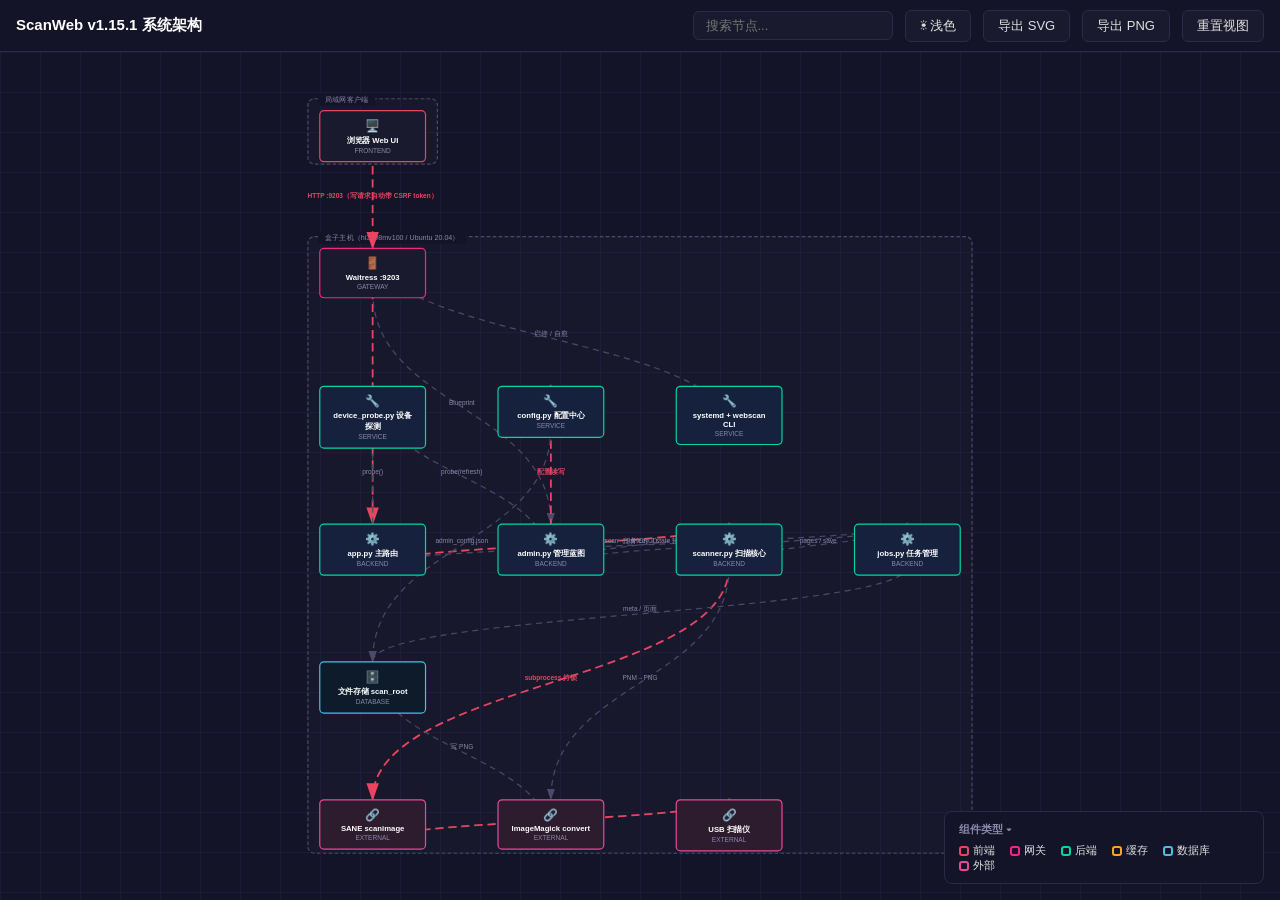
==== commit 1e34cac9: "fix: v1.15.1 稳定性收尾——ChatGPT v1.15 源码审查 2 项采纳 + 真并发测试补缺 P2-1 scan_start_guard（ChatGPT 方案）：扫描启动闸门——sav" ====
--- a/static/architecture.html
+++ b/static/architecture.html
@@ -3,7 +3,7 @@
 <head>
 <meta charset="UTF-8">
 <meta name="viewport" content="width=device-width, initial-scale=1.0">
-<title>ScanWeb v1.15 系统架构</title>
+<title>ScanWeb v1.15.1 系统架构</title>
 <style>
 /* ===== CSS 变量：深色主题（默认） ===== */
 :root[data-theme="dark"] {
@@ -239,7 +239,7 @@
 
 <script>
 /* ===== JSON IR 数据（示例：电商架构） ===== */
-const IR = {"diagram_type": "architecture", "meta": {"title": "ScanWeb v1.15 系统架构", "locale": "zh-CN", "theme": "dark", "preset": "signal-flow"}, "components": [{"id": "browser", "label": "浏览器 Web UI", "kind": "frontend", "description": "局域网内手机/平板/电脑直接访问，零安装。index（新建任务）/ job（扫描·排序·下载）/ admin（管理）三页。v1.14.2：admin.js api() 写操作统一自动携带 X-CSRF-Token（CSRF 链路闭环）；测试扫描改「已启动+轮询终态」"}, {"id": "waitress", "label": "Waitress :9203", "kind": "gateway", "description": "生产级 WSGI 服务器，8 线程并发。Session cookie SameSite=Lax + HttpOnly（v1.14）。8 线程并发安全：v1.14.2 admin_config 进程级写锁 + 唯一临时文件（并发保存不丢配置）"}, {"id": "app", "label": "app.py 主路由", "kind": "backend", "description": "页面 + 任务 API + ZIP 流式下载 + PDF 合成（内存上限 512MB）。v1.14.2：ZIP 全程持任务锁 + cancel event；v1.14.3：PDF/raw/thumb 下载持任务锁（期间删除/排序排队）、ZIP 满队列断开 worker 0.5s 退出、FNAME_RE p\d+（p1000 全链路可访问）、reorder 事务化（先重编号成功再删，失败反向恢复）"}, {"id": "admin_bp", "label": "admin.py 管理蓝图", "kind": "backend", "description": "PIN 认证（PBKDF2 200k + 旧格式自动迁移 + IP 防暴力 + TTL 清理）、CSRF token 校验（前端自动携带闭环）；v1.14.3：配置保存走 update_admin_cfg 原子事务（锁内 load→改→save，并发改不同字段不丢更新）；testscan 返回 started 语义 v1.14.8（G/F）：有任务扫描中改存储路径直接 409；cleanup 60s 节流（保存策略后 force 立即执行）。"}, {"id": "scanner", "label": "scanner.py 扫描核心", "kind": "backend", "description": "scan_lock 设备独占 + job_lock 任务生命周期锁。v1.14.2 锁顺序统一 job_lock→scan_lock（ADF 主线程双锁到手才启 worker，started 即持锁，TOCTOU 窗口彻底闭合）；ADF 转换完整性判定（部分失败报 error）；转换失败 PNM 移任务目录存活重启；设备解析失败自动失效探测缓存 v1.14.7：scan_flatbed 初始化异常双锁泄漏根治（统一 try/finally）。 v1.15（#1）：worker 启动时快照存储根并全程透传（转换/缩略图/meta 落快照根）——409 检查窗漏过的路径修改不再使在扫任务分裂。"}, {"id": "jobsm", "label": "jobs.py 任务管理", "kind": "backend", "description": "任务创建/元数据/页列表/物理排序重编号。页码模型 p\d+（超 999 页可识别，数字序）；任务 ID 24bit + 碰撞重试；v1.14.3：delete() 公共入口自持锁（新调用点天然安全）+ 删除统一清理 scanner.state v1.14.8（A）：raw_pages 过滤 symlink 页（幽灵链接不再使编号跳 p1000）＋ open_page_fd 报错精确化（404/409 语义区分）。 v1.15（#5）：页面枚举收口 _iter_page_files（pages/raw_pages 不再各写过滤规则）；(#1) validate/load/save/pages/next_page_no 支持 root 快照透传——扫描期间改存储路径不再分裂任务数据；(#4) errno 提示细化。"}, {"id": "dp", "label": "device_probe.py 设备探测", "kind": "service", "description": "公共探测模块：正则兼容 反引号/单引号/无引号 三种后端风格（HP/爱普生/佳能/airscan 全兼容）；5min 缓存 + v1.14.2 invalidate() 失效钩子（scanner 解析失败自动重探，双缓存一致性） v1.15（#2）：dirty 布尔改版本号——invalidate 只递增 ver（只增不消费，无覆盖窗口），probe 读快照比对 data_ver，失效永不丢失且扫描线程零阻塞。"}, {"id": "config", "label": "config.py 配置中心", "kind": "service", "description": "环境变量（端口/存储路径/页数与内存上限）+ admin_config.json 运行配置（PIN/别名/默认值/清理策略，0600）；v1.14.3：update_admin_cfg 原子事务根治 lost update；VERSION 1.14.3 v1.14.8（E/J）：get_scan_root 按 (path,mtime,size) 缓存省每请求读盘+chmod，命中返回 deepcopy 防 mutator 异常污染内存态；MAX_TOTAL_BYTES 死配置移除。"}, {"id": "fs", "label": "文件存储 scan_root", "kind": "database", "description": "每任务一个目录：meta.json + pNNN.png 页面 + .thumbs 缩略图。零数据库，Samba 可直接共享给局域网"}, {"id": "scanimage", "label": "SANE scanimage", "kind": "external", "description": "扫描命令行工具，持锁执行（平板单页 300s 超时 / ADF 批量 3600s），短设备名自动解析完整名"}, {"id": "convert", "label": "ImageMagick convert", "kind": "external", "description": "PNM→PNG 转换（hpljm1005 后端不支持直接输出 PNG），后台线程执行不阻塞扫描仪"}, {"id": "scanner_dev", "label": "USB 扫描仪", "kind": "external", "description": "HP LaserJet M1005（或其他 SANE 兼容设备），即插即用，前端下拉自动发现新设备"}, {"id": "systemd", "label": "systemd + webscan CLI", "kind": "service", "description": "Restart=always 自愈；webscan update 回滚不变量 + flock 互斥；v1.14.3：rollback switched 阶段守卫——切换前失败不再误删唯一旧版，保留项必放回（本地双场景演练 8/8）"}], "boundaries": [{"id": "lan", "label": "局域网客户端", "members": ["browser"]}, {"id": "box", "label": "盒子主机（hi3798mv100 / Ubuntu 20.04）", "members": ["waitress", "app", "admin_bp", "scanner", "jobsm", "dp", "config", "fs", "scanimage", "convert", "scanner_dev", "systemd"]}], "connections": [{"from": "browser", "to": "waitress", "label": "HTTP :9203（写请求自动带 CSRF token）", "highlight": true}, {"from": "waitress", "to": "app", "label": "WSGI", "highlight": true}, {"from": "waitress", "to": "admin_bp", "label": "Blueprint"}, {"from": "app", "to": "scanner", "label": "scan / status", "highlight": true}, {"from": "app", "to": "jobsm", "label": "任务 CRUD"}, {"from": "app", "to": "dp", "label": "probe()"}, {"from": "admin_bp", "to": "scanner", "label": "testscan（started）/ state 轮询"}, {"from": "admin_bp", "to": "jobsm", "label": "列表 / 锁定"}, {"from": "admin_bp", "to": "dp", "label": "probe(refresh)"}, {"from": "admin_bp", "to": "config", "label": "配置读写", "highlight": true}, {"from": "scanner", "to": "jobsm", "label": "pages / save"}, {"from": "scanner", "to": "scanimage", "label": "subprocess 持锁", "highlight": true}, {"from": "scanner", "to": "convert", "label": "PNM→PNG"}, {"from": "jobsm", "to": "fs", "label": "meta / 页面"}, {"from": "scanimage", "to": "scanner_dev", "label": "USB SANE", "highlight": true}, {"from": "convert", "to": "fs", "label": "写 PNG"}, {"from": "config", "to": "fs", "label": "admin_config.json"}, {"from": "systemd", "to": "waitress", "label": "启停 / 自愈"}]};
+const IR = {"diagram_type": "architecture", "meta": {"title": "ScanWeb v1.15.1 系统架构", "locale": "zh-CN", "theme": "dark", "preset": "signal-flow"}, "components": [{"id": "browser", "label": "浏览器 Web UI", "kind": "frontend", "description": "局域网内手机/平板/电脑直接访问，零安装。index（新建任务）/ job（扫描·排序·下载）/ admin（管理）三页。v1.14.2：admin.js api() 写操作统一自动携带 X-CSRF-Token（CSRF 链路闭环）；测试扫描改「已启动+轮询终态」"}, {"id": "waitress", "label": "Waitress :9203", "kind": "gateway", "description": "生产级 WSGI 服务器，8 线程并发。Session cookie SameSite=Lax + HttpOnly（v1.14）。8 线程并发安全：v1.14.2 admin_config 进程级写锁 + 唯一临时文件（并发保存不丢配置）"}, {"id": "app", "label": "app.py 主路由", "kind": "backend", "description": "页面 + 任务 API + ZIP 流式下载 + PDF 合成（内存上限 512MB）。v1.14.2：ZIP 全程持任务锁 + cancel event；v1.14.3：PDF/raw/thumb 下载持任务锁（期间删除/排序排队）、ZIP 满队列断开 worker 0.5s 退出、FNAME_RE p\d+（p1000 全链路可访问）、reorder 事务化（先重编号成功再删，失败反向恢复）"}, {"id": "admin_bp", "label": "admin.py 管理蓝图", "kind": "backend", "description": "PIN 认证（PBKDF2 200k + 旧格式自动迁移 + IP 防暴力 + TTL 清理）、CSRF token 校验（前端自动携带闭环）；v1.14.3：配置保存走 update_admin_cfg 原子事务（锁内 load→改→save，并发改不同字段不丢更新）；testscan 返回 started 语义 v1.14.8（G/F）：有任务扫描中改存储路径直接 409；cleanup 60s 节流（保存策略后 force 立即执行）。"}, {"id": "scanner", "label": "scanner.py 扫描核心", "kind": "backend", "description": "scan_lock 设备独占 + job_lock 任务生命周期锁。v1.14.2 锁顺序统一 job_lock→scan_lock（ADF 主线程双锁到手才启 worker，started 即持锁，TOCTOU 窗口彻底闭合）；ADF 转换完整性判定（部分失败报 error）；转换失败 PNM 移任务目录存活重启；设备解析失败自动失效探测缓存 v1.14.7：scan_flatbed 初始化异常双锁泄漏根治（统一 try/finally）。 v1.15（#1）：worker 启动时快照存储根并全程透传（转换/缩略图/meta 落快照根）——409 检查窗漏过的路径修改不再使在扫任务分裂。 v1.15.1（P2-1）：_scan_start_guard 启动闸门——快照+写 state 与 save_config「检查+落盘」原子互斥（409 判定完整，guard 毫秒级不阻塞扫描）；（P3-1）_params 移入锁生命周期。"}, {"id": "jobsm", "label": "jobs.py 任务管理", "kind": "backend", "description": "任务创建/元数据/页列表/物理排序重编号。页码模型 p\d+（超 999 页可识别，数字序）；任务 ID 24bit + 碰撞重试；v1.14.3：delete() 公共入口自持锁（新调用点天然安全）+ 删除统一清理 scanner.state v1.14.8（A）：raw_pages 过滤 symlink 页（幽灵链接不再使编号跳 p1000）＋ open_page_fd 报错精确化（404/409 语义区分）。 v1.15（#5）：页面枚举收口 _iter_page_files（pages/raw_pages 不再各写过滤规则）；(#1) validate/load/save/pages/next_page_no 支持 root 快照透传——扫描期间改存储路径不再分裂任务数据；(#4) errno 提示细化。"}, {"id": "dp", "label": "device_probe.py 设备探测", "kind": "service", "description": "公共探测模块：正则兼容 反引号/单引号/无引号 三种后端风格（HP/爱普生/佳能/airscan 全兼容）；5min 缓存 + v1.14.2 invalidate() 失效钩子（scanner 解析失败自动重探，双缓存一致性） v1.15（#2）：dirty 布尔改版本号——invalidate 只递增 ver（只增不消费，无覆盖窗口），probe 读快照比对 data_ver，失效永不丢失且扫描线程零阻塞。"}, {"id": "config", "label": "config.py 配置中心", "kind": "service", "description": "环境变量（端口/存储路径/页数与内存上限）+ admin_config.json 运行配置（PIN/别名/默认值/清理策略，0600）；v1.14.3：update_admin_cfg 原子事务根治 lost update；VERSION 1.14.3 v1.14.8（E/J）：get_scan_root 按 (path,mtime,size) 缓存省每请求读盘+chmod，命中返回 deepcopy 防 mutator 异常污染内存态；MAX_TOTAL_BYTES 死配置移除。"}, {"id": "fs", "label": "文件存储 scan_root", "kind": "database", "description": "每任务一个目录：meta.json + pNNN.png 页面 + .thumbs 缩略图。零数据库，Samba 可直接共享给局域网"}, {"id": "scanimage", "label": "SANE scanimage", "kind": "external", "description": "扫描命令行工具，持锁执行（平板单页 300s 超时 / ADF 批量 3600s），短设备名自动解析完整名"}, {"id": "convert", "label": "ImageMagick convert", "kind": "external", "description": "PNM→PNG 转换（hpljm1005 后端不支持直接输出 PNG），后台线程执行不阻塞扫描仪"}, {"id": "scanner_dev", "label": "USB 扫描仪", "kind": "external", "description": "HP LaserJet M1005（或其他 SANE 兼容设备），即插即用，前端下拉自动发现新设备"}, {"id": "systemd", "label": "systemd + webscan CLI", "kind": "service", "description": "Restart=always 自愈；webscan update 回滚不变量 + flock 互斥；v1.14.3：rollback switched 阶段守卫——切换前失败不再误删唯一旧版，保留项必放回（本地双场景演练 8/8）"}], "boundaries": [{"id": "lan", "label": "局域网客户端", "members": ["browser"]}, {"id": "box", "label": "盒子主机（hi3798mv100 / Ubuntu 20.04）", "members": ["waitress", "app", "admin_bp", "scanner", "jobsm", "dp", "config", "fs", "scanimage", "convert", "scanner_dev", "systemd"]}], "connections": [{"from": "browser", "to": "waitress", "label": "HTTP :9203（写请求自动带 CSRF token）", "highlight": true}, {"from": "waitress", "to": "app", "label": "WSGI", "highlight": true}, {"from": "waitress", "to": "admin_bp", "label": "Blueprint"}, {"from": "app", "to": "scanner", "label": "scan / status", "highlight": true}, {"from": "app", "to": "jobsm", "label": "任务 CRUD"}, {"from": "app", "to": "dp", "label": "probe()"}, {"from": "admin_bp", "to": "scanner", "label": "testscan（started）/ state 轮询"}, {"from": "admin_bp", "to": "jobsm", "label": "列表 / 锁定"}, {"from": "admin_bp", "to": "dp", "label": "probe(refresh)"}, {"from": "admin_bp", "to": "config", "label": "配置读写", "highlight": true}, {"from": "scanner", "to": "jobsm", "label": "pages / save"}, {"from": "scanner", "to": "scanimage", "label": "subprocess 持锁", "highlight": true}, {"from": "scanner", "to": "convert", "label": "PNM→PNG"}, {"from": "jobsm", "to": "fs", "label": "meta / 页面"}, {"from": "scanimage", "to": "scanner_dev", "label": "USB SANE", "highlight": true}, {"from": "convert", "to": "fs", "label": "写 PNG"}, {"from": "config", "to": "fs", "label": "admin_config.json"}, {"from": "systemd", "to": "waitress", "label": "启停 / 自愈"}]};
 
 /* ===== 布局配置（v1.14.1：加大间距防遮挡） ===== */
 const LAYER_ORDER = ['frontend','gateway','service','backend','cache','queue','database','external'];
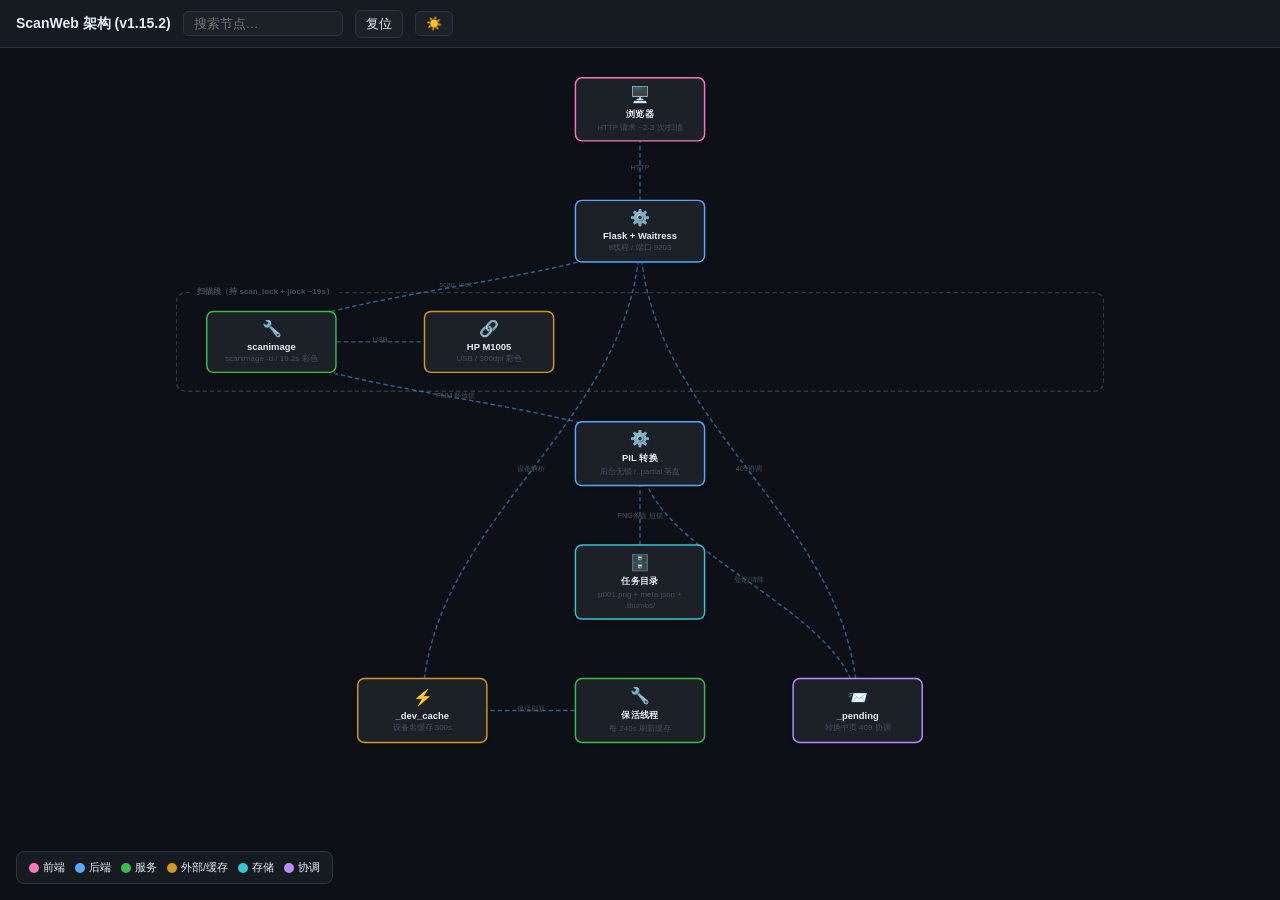
==== commit 93743e01: "v1.15.2: lock splitting + pending registry + thumb long-poll + README/architecture fix Performance (" ====
--- a/static/architecture.html
+++ b/static/architecture.html
@@ -3,581 +3,115 @@
 <head>
 <meta charset="UTF-8">
 <meta name="viewport" content="width=device-width, initial-scale=1.0">
-<title>ScanWeb v1.15.1 系统架构</title>
+<title>ScanWeb 系统架构</title>
 <style>
-/* ===== CSS 变量：深色主题（默认） ===== */
-:root[data-theme="dark"] {
-  --bg: #0f0f1a;
-  --bg-canvas: #141428;
-  --bg-node: #1a1a2e;
-  --bg-panel: #16213e;
-  --text: #e0e0e0;
-  --text-dim: #8888aa;
-  --text-bright: #ffffff;
-  --border: #2a2a4a;
-  --grid-line: #1a1a3a;
-  --connection: #4a4a6a;
-  --highlight: #e94560;
-  --hover-glow: rgba(233,69,96,0.3);
-  --dim-opacity: 0.2;
-  --kind-frontend-bg: #1a1a2e; --kind-frontend-border: #e94560;
-  --kind-backend-bg: #16213e;  --kind-backend-border: #06d6a0;
-  --kind-database-bg: #0d1b2a; --kind-database-border: #48bfe3;
-  --kind-cache-bg: #1a1a2e;    --kind-cache-border: #f5a623;
-  --kind-queue-bg: #1a1a2e;    --kind-queue-border: #a78bfa;
-  --kind-external-bg: #2d1b2e; --kind-external-border: #ec4899;
-  --kind-service-bg: #16213e;  --kind-service-border: #06d6a0;
-  --kind-gateway-bg: #1a1a2e;  --kind-gateway-border: #f72585;
-  --boundary-border: #4a4a6a;
-  --boundary-bg: rgba(74,74,106,0.08);
-  --toolbar-bg: #141428;
-  --toolbar-border: #2a2a4a;
-  --btn-bg: #1a1a2e;
-  --btn-hover: #2a2a4a;
-}
-/* ===== CSS 变量：浅色主题 ===== */
-:root[data-theme="light"] {
-  --bg: #f8f9fa;
-  --bg-canvas: #ffffff;
-  --bg-node: #ffffff;
-  --bg-panel: #f0f4ff;
-  --text: #1a1a2e;
-  --text-dim: #6b7280;
-  --text-bright: #0f0f1a;
-  --border: #e0e0e8;
-  --grid-line: #f0f0f4;
-  --connection: #9ca3af;
-  --highlight: #3b82f6;
-  --hover-glow: rgba(59,130,246,0.15);
-  --dim-opacity: 0.3;
-  --kind-frontend-bg: #f0f4ff; --kind-frontend-border: #3b82f6;
-  --kind-backend-bg: #f0fdf4;  --kind-backend-border: #22c55e;
-  --kind-database-bg: #fefce8; --kind-database-border: #eab308;
-  --kind-cache-bg: #fff7ed;    --kind-cache-border: #f97316;
-  --kind-queue-bg: #faf5ff;    --kind-queue-border: #8b5cf6;
-  --kind-external-bg: #fdf2f8; --kind-external-border: #ec4899;
-  --kind-service-bg: #f0fdf4; --kind-service-border: #14b8a6;
-  --kind-gateway-bg: #fef2f2; --kind-gateway-border: #ef4444;
-  --boundary-border: #cbd5e1;
-  --boundary-bg: rgba(203,213,225,0.1);
-  --toolbar-bg: #ffffff;
-  --toolbar-border: #e0e0e8;
-  --btn-bg: #f8f9fa;
-  --btn-hover: #e8e8f0;
-}
-/* ===== 全局 ===== */
-* { margin:0; padding:0; box-sizing:border-box; }
-body {
-  font-family: -apple-system, "PingFang SC", "Microsoft YaHei", "Noto Sans CJK SC", sans-serif;
-  background: var(--bg); color: var(--text); height:100vh; overflow:hidden;
-  user-select: none;
-}
-/* ===== 工具栏 ===== */
-#toolbar {
-  position: fixed; top:0; left:0; right:0; height:52px; z-index:100;
-  background: var(--toolbar-bg); border-bottom: 1px solid var(--toolbar-border);
-  display: flex; align-items: center; gap:12px; padding: 0 16px;
-}
-#toolbar h1 { font-size:15px; font-weight:600; color:var(--text-bright); white-space:nowrap; }
-#toolbar .spacer { flex:1; }
-#search-box {
-  width:200px; padding:6px 12px; border:1px solid var(--border); border-radius:6px;
-  background: var(--bg-node); color: var(--text); font-size:13px; outline:none;
-}
-#search-box:focus { border-color: var(--highlight); }
-.tb-btn {
-  padding:6px 14px; border:1px solid var(--border); border-radius:6px;
-  background: var(--btn-bg); color: var(--text); font-size:13px; cursor:pointer;
-  transition: background .15s;
-}
-.tb-btn:hover { background: var(--btn-hover); }
-.tb-btn.active { border-color: var(--highlight); color: var(--highlight); }
-/* ===== 画布 ===== */
-#canvas-wrap {
-  position: fixed; top:52px; left:0; right:0; bottom:0; overflow:auto;
-  background: var(--bg-canvas);
-  background-image: linear-gradient(var(--grid-line) 1px, transparent 1px),
-                    linear-gradient(90deg, var(--grid-line) 1px, transparent 1px);
-  background-size: 40px 40px;
-}
-#canvas-inner {
-  position: relative; min-width:100%; min-height:100%; padding:48px;
-  transform-origin: 0 0;
-}
-/* ===== 边界容器 ===== */
-.boundary {
-  position: absolute; border: 2px dashed var(--boundary-border);
-  border-radius: 12px; background: var(--boundary-bg); padding: 24px 16px 16px;
-  pointer-events: none;
-}
-.boundary-label {
-  position: absolute; top: -10px; left: 16px; padding: 2px 12px;
-  background: var(--bg-canvas); font-size: 12px; color: var(--text-dim);
-  border-radius: 4px; pointer-events: none;
-}
-/* ===== 节点 ===== */
-.node {
-  position: absolute; min-width: 140px; max-width: 220px;
-  padding: 12px 16px; border-radius: 8px; border: 2px solid;
-  background: var(--bg-node); cursor: pointer; text-align: center;
-  transition: box-shadow .15s, opacity .2s, transform .15s;
-  z-index: 10;
-}
-.node .node-icon { font-size: 20px; margin-bottom: 4px; }
-.node .node-label { font-size: 13px; font-weight: 600; color: var(--text-bright); }
-.node .node-kind { font-size: 11px; color: var(--text-dim); margin-top: 2px; text-transform: uppercase; }
-.node[data-kind="frontend"]  { border-color: var(--kind-frontend-border); background: var(--kind-frontend-bg); }
-.node[data-kind="backend"]   { border-color: var(--kind-backend-border);  background: var(--kind-backend-bg); }
-.node[data-kind="database"]  { border-color: var(--kind-database-border); background: var(--kind-database-bg); border-radius: 8px; }
-.node[data-kind="cache"]     { border-color: var(--kind-cache-border);    background: var(--kind-cache-bg); }
-.node[data-kind="queue"]     { border-color: var(--kind-queue-border);    background: var(--kind-queue-bg); }
-.node[data-kind="external"]  { border-color: var(--kind-external-border); background: var(--kind-external-bg); }
-.node[data-kind="service"]   { border-color: var(--kind-service-border);  background: var(--kind-service-bg); }
-.node[data-kind="gateway"]   { border-color: var(--kind-gateway-border);  background: var(--kind-gateway-bg); }
-.node:hover { box-shadow: 0 0 16px var(--hover-glow); transform: translateY(-2px); }
-.node.highlighted { box-shadow: 0 0 20px var(--hover-glow); border-width: 3px; }
-.node.dimmed { opacity: var(--dim-opacity); }
-.node.matched { animation: pulse 1s ease-in-out infinite; }
-@keyframes pulse { 0%,100%{box-shadow:0 0 8px var(--highlight)} 50%{box-shadow:0 0 24px var(--highlight)} }
-/* ===== SVG 连线 ===== */
-#svg-layer {
-  position: absolute; top:0; left:0; width:100%; height:100%;
-  pointer-events: none; z-index: 5; overflow: visible;
-}
-.conn-path {
-  fill: none; stroke: var(--connection); stroke-width: 2;
-  stroke-dasharray: 10 8;
-  animation: flow 1.6s linear infinite;
-  transition: stroke .2s, stroke-width .2s, opacity .2s;
-}
-.conn-path.highlight {
-  stroke: var(--highlight); stroke-width: 3;
-  stroke-dasharray: 14 8;
-  animation-duration: .9s;
-}
-.conn-path.dimmed { opacity: var(--dim-opacity); animation-play-state: paused; }
-@keyframes flow {
-  from { stroke-dashoffset: 0; }
-  to   { stroke-dashoffset: -36; }
-}
-.conn-label {
-  fill: var(--text-dim); font-size: 11px; text-anchor: middle;
-  transition: opacity .2s;
-}
-.conn-label.dimmed { opacity: var(--dim-opacity); }
-.conn-label.highlight { fill: var(--highlight); font-weight: 600; }
-/* ===== 详情面板 ===== */
-#detail-panel {
-  position: fixed; top:52px; right:0; bottom:0; width:320px; z-index:50;
-  background: var(--bg-panel); border-left: 1px solid var(--border);
-  transform: translateX(100%); transition: transform .25s; padding: 20px;
-  overflow-y: auto;
-}
-#detail-panel.open { transform: translateX(0); }
-#detail-panel .dp-title { font-size:16px; font-weight:700; color:var(--text-bright); margin-bottom:12px; }
-#detail-panel .dp-kind { font-size:12px; color:var(--text-dim); text-transform:uppercase; margin-bottom:16px; }
-#detail-panel .dp-desc { font-size:13px; line-height:1.6; color:var(--text); margin-bottom:16px; }
-#detail-panel .dp-section { margin-bottom:16px; }
-#detail-panel .dp-section h3 { font-size:12px; color:var(--text-dim); margin-bottom:6px; text-transform:uppercase; }
-#detail-panel .dp-rel { display:flex; align-items:center; gap:6px; font-size:13px; padding:4px 0; }
-#detail-panel .dp-rel .arrow { color:var(--text-dim); }
-#detail-panel .dp-close { position:absolute; top:12px; right:16px; cursor:pointer; font-size:20px; color:var(--text-dim); }
-#detail-panel .dp-close:hover { color:var(--text-bright); }
-/* ===== 图例（右下角可折叠，不遮挡左中部节点，v1.14.1） ===== */
-#legend {
-  position: fixed; bottom:16px; right:16px; z-index:40;
-  background: var(--toolbar-bg); border:1px solid var(--toolbar-border);
-  border-radius: 8px; padding: 10px 14px; font-size: 11px;
-  cursor: pointer; user-select: none; max-width: 320px;
-}
-#legend .lg-title { font-weight:600; margin-bottom:6px; color:var(--text-dim); }
-#legend .lg-item { display:inline-flex; align-items:center; gap:4px; margin-right:12px; }
-#legend .lg-dot { width:10px; height:10px; border-radius:3px; border:2px solid; }
-#legend.collapsed .lg-body { display:none; }
-#legend.collapsed .lg-title { margin-bottom:0; }
-
+:root[data-theme="dark"]{--bg:#0d1117;--fg:#e6edf3;--card:#161b22;--border:#30363d;--line:#58a6ff;--dim:#484f58;--glow:rgba(88,166,255,.6);--node-bg:#1c2128;--accent:#58a6ff;--green:#3fb950;--orange:#d29922;--purple:#bc8cff;--pink:#f778ba;--cyan:#39c5cf}
+:root[data-theme="light"]{--bg:#f6f8fa;--fg:#1f2328;--card:#fff;--border:#d0d7de;--line:#0969da;--dim:#656d76;--glow:rgba(9,105,218,.4);--node-bg:#fff;--accent:#0969da;--green:#1a7f37;--orange:#9a6700;--purple:#8250df;--pink:#cf222e;--cyan:#1b7c83}
+*{box-sizing:border-box;margin:0;padding:0}
+body{background:var(--bg);color:var(--fg);font-family:-apple-system,"PingFang SC","Microsoft YaHei","Noto Sans CJK SC",sans-serif;overflow:hidden;height:100vh}
+#toolbar{position:fixed;top:0;left:0;right:0;height:48px;display:flex;align-items:center;gap:12px;padding:0 16px;background:var(--card);border-bottom:1px solid var(--border);z-index:100}
+#toolbar h2{font-size:14px;font-weight:600;white-space:nowrap}
+#toolbar input,#toolbar button{background:var(--node-bg);border:1px solid var(--border);color:var(--fg);border-radius:6px;padding:4px 10px;font-size:13px;cursor:pointer}
+#toolbar input{width:160px}
+#toolbar button:hover{border-color:var(--accent)}
+#canvas{position:absolute;top:48px;left:0;right:0;bottom:0;overflow:auto;cursor:grab}
+#canvas:active{cursor:grabbing}
+#canvas-inner{position:relative;width:100%;min-height:100%;transform-origin:0 0;transition:transform .15s ease}
+.layer{display:flex;justify-content:center;gap:120px;padding:40px 0;position:relative}
+.node{width:180px;min-height:72px;background:var(--node-bg);border:2px solid var(--border);border-radius:10px;padding:10px 14px;display:flex;flex-direction:column;justify-content:center;align-items:center;text-align:center;cursor:pointer;transition:all .2s;position:relative;z-index:10;box-shadow:0 2px 8px rgba(0,0,0,.15)}
+.node:hover{border-color:var(--accent);box-shadow:0 0 16px var(--glow);transform:translateY(-2px)}
+.node.dimmed{opacity:.25}
+.node.matched{border-color:var(--green);box-shadow:0 0 16px rgba(63,185,80,.5)}
+.node .icon{font-size:22px;margin-bottom:4px}
+.node .label{font-size:13px;font-weight:600}
+.node .detail{font-size:11px;color:var(--dim);margin-top:2px;line-height:1.4}
+.node[data-kind="frontend"]{border-color:var(--pink)}
+.node[data-kind="backend"]{border-color:var(--accent)}
+.node[data-kind="service"]{border-color:var(--green)}
+.node[data-kind="external"]{border-color:var(--orange)}
+.node[data-kind="database"]{border-color:var(--cyan)}
+.node[data-kind="cache"]{border-color:var(--orange)}
+.node[data-kind="queue"]{border-color:var(--purple)}
+.boundary{border:2px dashed var(--border);border-radius:14px;padding:24px 40px;margin:0 auto;position:relative;display:flex;gap:120px}
+.boundary-label{position:absolute;top:-10px;left:20px;background:var(--bg);padding:0 8px;font-size:11px;color:var(--dim);font-weight:600;white-space:nowrap}
+svg#conn{position:absolute;top:0;left:0;width:100%;height:100%;pointer-events:none;z-index:5}
+.conn-path{fill:none;stroke:var(--line);stroke-width:2;opacity:.5;transition:opacity .2s,stroke .2s;stroke-dasharray:6 4;animation:flow 2s linear infinite}
+.conn-path.highlight{opacity:1;stroke:var(--accent);stroke-width:2.5;animation:flow .6s linear infinite}
+.conn-label{font-size:10px;fill:var(--dim);font-weight:500}
+@keyframes flow{to{stroke-dashoffset:-20}}
+#detail{position:fixed;bottom:16px;right:16px;width:280px;background:var(--card);border:1px solid var(--border);border-radius:10px;padding:14px;z-index:200;display:none;box-shadow:0 4px 16px rgba(0,0,0,.3)}
+#detail.show{display:block}
+#detail h3{font-size:14px;margin-bottom:8px}
+#detail .row{font-size:12px;color:var(--dim);margin:4px 0}
+#detail .row b{color:var(--fg)}
+#detail .close{position:absolute;top:8px;right:12px;cursor:pointer;color:var(--dim);font-size:16px}
+.legend{position:fixed;bottom:16px;left:16px;background:var(--card);border:1px solid var(--border);border-radius:8px;padding:8px 12px;font-size:11px;z-index:50;display:flex;gap:10px;flex-wrap:wrap;max-width:340px}
+.legend span{display:flex;align-items:center;gap:4px}
+.legend i{width:10px;height:10px;border-radius:50%;display:inline-block}
 </style>
 </head>
 <body>
 <div id="toolbar">
-  <h1 id="diagram-title">架构图</h1>
-  <div class="spacer"></div>
-  <input type="text" id="search-box" placeholder="搜索节点..." />
-  <button class="tb-btn" id="btn-theme" onclick="toggleTheme()">☀ 浅色</button>
-  <button class="tb-btn" id="btn-export-svg" onclick="exportSVG()">导出 SVG</button>
-  <button class="tb-btn" id="btn-export-png" onclick="exportPNG()">导出 PNG</button>
-  <button class="tb-btn" id="btn-reset" onclick="resetView()">重置视图</button>
+  <h2>ScanWeb 架构 (v1.15.2)</h2>
+  <input id="search" placeholder="搜索节点…" type="text">
+  <button onclick="resetView()">复位</button>
+  <button onclick="toggleTheme()" id="themeBtn">☀️</button>
 </div>
-
-<div id="canvas-wrap" onwheel="handleWheel(event)" onmousedown="startPan(event)">
-  <div id="canvas-inner">
-    <svg id="svg-layer"></svg>
-    <!-- 节点和边界由 JS 动态生成 -->
-  </div>
+<div id="canvas"><div id="canvas-inner">
+<div class="layer">
+  <div class="node" data-kind="frontend" data-id="browser" data-label="浏览器" data-detail="HTML/CSS/JS 零依赖"><div class="icon">🖥️</div><div class="label">浏览器</div><div class="detail">HTTP 请求 ~2-3 次/扫描</div></div>
 </div>
-
-<div id="detail-panel">
-  <span class="dp-close" onclick="closeDetail()">✕</span>
-  <div class="dp-title" id="dp-title"></div>
-  <div class="dp-kind" id="dp-kind"></div>
-  <div class="dp-desc" id="dp-desc"></div>
-  <div class="dp-section" id="dp-connections"></div>
-  <div class="dp-section" id="dp-metadata"></div>
+<div class="layer">
+  <div class="node" data-kind="backend" data-id="flask" data-label="Flask + Waitress" data-detail="8线程 / 端口 9203"><div class="icon">⚙️</div><div class="label">Flask + Waitress</div><div class="detail">8线程 / 端口 9203</div></div>
 </div>
-
-<div id="legend" onclick="this.classList.toggle('collapsed')">
-  <div class="lg-title">组件类型 ▾</div>
-  <div class="lg-body">
-    <span class="lg-item"><span class="lg-dot" style="border-color:var(--kind-frontend-border)"></span>前端</span>
-    <span class="lg-item"><span class="lg-dot" style="border-color:var(--kind-gateway-border)"></span>网关</span>
-    <span class="lg-item"><span class="lg-dot" style="border-color:var(--kind-backend-border)"></span>后端</span>
-    <span class="lg-item"><span class="lg-dot" style="border-color:var(--kind-cache-border)"></span>缓存</span>
-    <span class="lg-item"><span class="lg-dot" style="border-color:var(--kind-database-border)"></span>数据库</span>
-    <span class="lg-item"><span class="lg-dot" style="border-color:var(--kind-external-border)"></span>外部</span>
-  </div>
+<div class="boundary">
+  <div class="boundary-label">扫描段（持 scan_lock + jlock ~19s）</div>
+  <div class="node" data-kind="service" data-id="scanimage" data-label="scanimage" data-detail="SANE 驱动"><div class="icon">🔧</div><div class="label">scanimage</div><div class="detail">scanimage -d / 19.2s 彩色</div></div>
+  <div class="node" data-kind="external" data-id="m1005" data-label="HP M1005" data-detail="USB 扫描仪"><div class="icon">🔗</div><div class="label">HP M1005</div><div class="detail">USB / 300dpi 彩色</div></div>
 </div>
-
+<div class="layer">
+  <div class="node" data-kind="backend" data-id="pil" data-label="PIL 转换" data-detail="PNM→PNG 后台无锁 14.5s"><div class="icon">⚙️</div><div class="label">PIL 转换</div><div class="detail">后台无锁 / .partial 落盘</div></div>
+</div>
+<div class="layer">
+  <div class="node" data-kind="database" data-id="storage" data-label="任务目录" data-detail="p001.png + meta.json"><div class="icon">🗄️</div><div class="label">任务目录</div><div class="detail">p001.png + meta.json + .thumbs/</div></div>
+</div>
+<div class="layer">
+  <div class="node" data-kind="cache" data-id="devcache" data-label="_dev_cache" data-detail="设备名缓存 300s"><div class="icon">⚡</div><div class="label">_dev_cache</div><div class="detail">设备名缓存 300s</div></div>
+  <div class="node" data-kind="service" data-id="refresher" data-label="保活线程" data-detail="每 240s 刷新"><div class="icon">🔧</div><div class="label">保活线程</div><div class="detail">每 240s 刷新缓存</div></div>
+  <div class="node" data-kind="queue" data-id="pending" data-label="_pending 登记表" data-detail="转换中 409 协调"><div class="icon">📨</div><div class="label">_pending</div><div class="detail">转换中页 409 协调</div></div>
+</div>
+<svg id="conn"></svg>
+</div></div>
+<div class="legend">
+  <span><i style="background:var(--pink)"></i>前端</span>
+  <span><i style="background:var(--accent)"></i>后端</span>
+  <span><i style="background:var(--green)"></i>服务</span>
+  <span><i style="background:var(--orange)"></i>外部/缓存</span>
+  <span><i style="background:var(--cyan)"></i>存储</span>
+  <span><i style="background:var(--purple)"></i>协调</span>
+</div>
+<div id="detail"><span class="close" onclick="document.getElementById('detail').classList.remove('show')">×</span><h3 id="d-title"></h3><div id="d-body"></div></div>
 <script>
-/* ===== JSON IR 数据（示例：电商架构） ===== */
-const IR = {"diagram_type": "architecture", "meta": {"title": "ScanWeb v1.15.1 系统架构", "locale": "zh-CN", "theme": "dark", "preset": "signal-flow"}, "components": [{"id": "browser", "label": "浏览器 Web UI", "kind": "frontend", "description": "局域网内手机/平板/电脑直接访问，零安装。index（新建任务）/ job（扫描·排序·下载）/ admin（管理）三页。v1.14.2：admin.js api() 写操作统一自动携带 X-CSRF-Token（CSRF 链路闭环）；测试扫描改「已启动+轮询终态」"}, {"id": "waitress", "label": "Waitress :9203", "kind": "gateway", "description": "生产级 WSGI 服务器，8 线程并发。Session cookie SameSite=Lax + HttpOnly（v1.14）。8 线程并发安全：v1.14.2 admin_config 进程级写锁 + 唯一临时文件（并发保存不丢配置）"}, {"id": "app", "label": "app.py 主路由", "kind": "backend", "description": "页面 + 任务 API + ZIP 流式下载 + PDF 合成（内存上限 512MB）。v1.14.2：ZIP 全程持任务锁 + cancel event；v1.14.3：PDF/raw/thumb 下载持任务锁（期间删除/排序排队）、ZIP 满队列断开 worker 0.5s 退出、FNAME_RE p\d+（p1000 全链路可访问）、reorder 事务化（先重编号成功再删，失败反向恢复）"}, {"id": "admin_bp", "label": "admin.py 管理蓝图", "kind": "backend", "description": "PIN 认证（PBKDF2 200k + 旧格式自动迁移 + IP 防暴力 + TTL 清理）、CSRF token 校验（前端自动携带闭环）；v1.14.3：配置保存走 update_admin_cfg 原子事务（锁内 load→改→save，并发改不同字段不丢更新）；testscan 返回 started 语义 v1.14.8（G/F）：有任务扫描中改存储路径直接 409；cleanup 60s 节流（保存策略后 force 立即执行）。"}, {"id": "scanner", "label": "scanner.py 扫描核心", "kind": "backend", "description": "scan_lock 设备独占 + job_lock 任务生命周期锁。v1.14.2 锁顺序统一 job_lock→scan_lock（ADF 主线程双锁到手才启 worker，started 即持锁，TOCTOU 窗口彻底闭合）；ADF 转换完整性判定（部分失败报 error）；转换失败 PNM 移任务目录存活重启；设备解析失败自动失效探测缓存 v1.14.7：scan_flatbed 初始化异常双锁泄漏根治（统一 try/finally）。 v1.15（#1）：worker 启动时快照存储根并全程透传（转换/缩略图/meta 落快照根）——409 检查窗漏过的路径修改不再使在扫任务分裂。 v1.15.1（P2-1）：_scan_start_guard 启动闸门——快照+写 state 与 save_config「检查+落盘」原子互斥（409 判定完整，guard 毫秒级不阻塞扫描）；（P3-1）_params 移入锁生命周期。"}, {"id": "jobsm", "label": "jobs.py 任务管理", "kind": "backend", "description": "任务创建/元数据/页列表/物理排序重编号。页码模型 p\d+（超 999 页可识别，数字序）；任务 ID 24bit + 碰撞重试；v1.14.3：delete() 公共入口自持锁（新调用点天然安全）+ 删除统一清理 scanner.state v1.14.8（A）：raw_pages 过滤 symlink 页（幽灵链接不再使编号跳 p1000）＋ open_page_fd 报错精确化（404/409 语义区分）。 v1.15（#5）：页面枚举收口 _iter_page_files（pages/raw_pages 不再各写过滤规则）；(#1) validate/load/save/pages/next_page_no 支持 root 快照透传——扫描期间改存储路径不再分裂任务数据；(#4) errno 提示细化。"}, {"id": "dp", "label": "device_probe.py 设备探测", "kind": "service", "description": "公共探测模块：正则兼容 反引号/单引号/无引号 三种后端风格（HP/爱普生/佳能/airscan 全兼容）；5min 缓存 + v1.14.2 invalidate() 失效钩子（scanner 解析失败自动重探，双缓存一致性） v1.15（#2）：dirty 布尔改版本号——invalidate 只递增 ver（只增不消费，无覆盖窗口），probe 读快照比对 data_ver，失效永不丢失且扫描线程零阻塞。"}, {"id": "config", "label": "config.py 配置中心", "kind": "service", "description": "环境变量（端口/存储路径/页数与内存上限）+ admin_config.json 运行配置（PIN/别名/默认值/清理策略，0600）；v1.14.3：update_admin_cfg 原子事务根治 lost update；VERSION 1.14.3 v1.14.8（E/J）：get_scan_root 按 (path,mtime,size) 缓存省每请求读盘+chmod，命中返回 deepcopy 防 mutator 异常污染内存态；MAX_TOTAL_BYTES 死配置移除。"}, {"id": "fs", "label": "文件存储 scan_root", "kind": "database", "description": "每任务一个目录：meta.json + pNNN.png 页面 + .thumbs 缩略图。零数据库，Samba 可直接共享给局域网"}, {"id": "scanimage", "label": "SANE scanimage", "kind": "external", "description": "扫描命令行工具，持锁执行（平板单页 300s 超时 / ADF 批量 3600s），短设备名自动解析完整名"}, {"id": "convert", "label": "ImageMagick convert", "kind": "external", "description": "PNM→PNG 转换（hpljm1005 后端不支持直接输出 PNG），后台线程执行不阻塞扫描仪"}, {"id": "scanner_dev", "label": "USB 扫描仪", "kind": "external", "description": "HP LaserJet M1005（或其他 SANE 兼容设备），即插即用，前端下拉自动发现新设备"}, {"id": "systemd", "label": "systemd + webscan CLI", "kind": "service", "description": "Restart=always 自愈；webscan update 回滚不变量 + flock 互斥；v1.14.3：rollback switched 阶段守卫——切换前失败不再误删唯一旧版，保留项必放回（本地双场景演练 8/8）"}], "boundaries": [{"id": "lan", "label": "局域网客户端", "members": ["browser"]}, {"id": "box", "label": "盒子主机（hi3798mv100 / Ubuntu 20.04）", "members": ["waitress", "app", "admin_bp", "scanner", "jobsm", "dp", "config", "fs", "scanimage", "convert", "scanner_dev", "systemd"]}], "connections": [{"from": "browser", "to": "waitress", "label": "HTTP :9203（写请求自动带 CSRF token）", "highlight": true}, {"from": "waitress", "to": "app", "label": "WSGI", "highlight": true}, {"from": "waitress", "to": "admin_bp", "label": "Blueprint"}, {"from": "app", "to": "scanner", "label": "scan / status", "highlight": true}, {"from": "app", "to": "jobsm", "label": "任务 CRUD"}, {"from": "app", "to": "dp", "label": "probe()"}, {"from": "admin_bp", "to": "scanner", "label": "testscan（started）/ state 轮询"}, {"from": "admin_bp", "to": "jobsm", "label": "列表 / 锁定"}, {"from": "admin_bp", "to": "dp", "label": "probe(refresh)"}, {"from": "admin_bp", "to": "config", "label": "配置读写", "highlight": true}, {"from": "scanner", "to": "jobsm", "label": "pages / save"}, {"from": "scanner", "to": "scanimage", "label": "subprocess 持锁", "highlight": true}, {"from": "scanner", "to": "convert", "label": "PNM→PNG"}, {"from": "jobsm", "to": "fs", "label": "meta / 页面"}, {"from": "scanimage", "to": "scanner_dev", "label": "USB SANE", "highlight": true}, {"from": "convert", "to": "fs", "label": "写 PNG"}, {"from": "config", "to": "fs", "label": "admin_config.json"}, {"from": "systemd", "to": "waitress", "label": "启停 / 自愈"}]};
-
-/* ===== 布局配置（v1.14.1：加大间距防遮挡） ===== */
-const LAYER_ORDER = ['frontend','gateway','service','backend','cache','queue','database','external'];
-const NODE_W = 180, NODE_H = 72, GAP_X = 120, GAP_Y = 160, MARGIN = 64;
-
-/* ===== 状态 ===== */
-let nodePositions = {};
-let scale = 1, panX = 0, panY = 0;
-let isPanning = false, panStart = { x:0, y:0, px:0, py:0 };
-let canvasW = 0, canvasH = 0;   // v1.14.1：画布内容尺寸，用于居中
-
-/* ===== 图标映射 ===== */
-const KIND_ICONS = {
-  frontend:'🖥️', backend:'⚙️', database:'🗄️', cache:'⚡',
-  queue:'📨', external:'🔗', service:'🔧', gateway:'🚪'
-};
-
-/* ===== 渲染入口 ===== */
-function render() {
-  document.getElementById('diagram-title').textContent = IR.meta.title;
-  document.documentElement.setAttribute('data-theme', IR.meta.theme || 'dark');
-  layoutNodes();
-  renderBoundaries();
-  renderNodes();
-  renderConnections();
-  updateTransform();
-}
-
-/* ===== 自动布局：按 kind 分层（v1.14.1 后记录画布尺寸供居中） ===== */
-function layoutNodes() {
-  nodePositions = {};
-  const layers = {};
-  IR.components.forEach(c => {
-    const layerIdx = LAYER_ORDER.indexOf(c.kind);
-    const key = layerIdx >= 0 ? layerIdx : 99;
-    if (!layers[key]) layers[key] = [];
-    layers[key].push(c);
-  });
-  const sortedKeys = Object.keys(layers).sort((a,b)=>a-b);
-  sortedKeys.forEach((key, rowIdx) => {
-    const layer = layers[key];
-    layer.forEach((comp, colIdx) => {
-      nodePositions[comp.id] = {
-        x: MARGIN + colIdx * (NODE_W + GAP_X),
-        y: MARGIN + rowIdx * (NODE_H + GAP_Y),
-        w: NODE_W,
-        h: NODE_H
-      };
-    });
-  });
-  // 计算画布内容包围盒（含节点尺寸）
-  const xs = Object.values(nodePositions).map(p => p.x + p.w);
-  const ys = Object.values(nodePositions).map(p => p.y + p.h);
-  canvasW = (xs.length ? Math.max(...xs) : MARGIN * 2) + MARGIN;
-  canvasH = (ys.length ? Math.max(...ys) : MARGIN * 2) + MARGIN;
-  document.getElementById('canvas-inner').style.minWidth = canvasW + 'px';
-  document.getElementById('canvas-inner').style.minHeight = canvasH + 'px';
-}
-
-/* ===== 渲染边界 ===== */
-function renderBoundaries() {
-  const canvas = document.getElementById('canvas-inner');
-  if (!IR.boundaries) return;
-  IR.boundaries.forEach(b => {
-    const members = b.members.map(id => nodePositions[id]).filter(Boolean);
-    if (members.length === 0) return;
-    const minX = Math.min(...members.map(m=>m.x)) - 20;
-    const minY = Math.min(...members.map(m=>m.y)) - 20;
-    const maxX = Math.max(...members.map(m=>m.x+m.w)) + 20;
-    const maxY = Math.max(...members.map(m=>m.y+m.h)) + 20;
-    const div = document.createElement('div');
-    div.className = 'boundary';
-    div.style.cssText = `left:${minX}px;top:${minY}px;width:${maxX-minX}px;height:${maxY-minY}px;`;
-    div.innerHTML = `<span class="boundary-label">${b.label}</span>`;
-    canvas.insertBefore(div, document.getElementById('svg-layer'));
-  });
-}
-
-/* ===== 渲染节点 ===== */
-function renderNodes() {
-  const canvas = document.getElementById('canvas-inner');
-  IR.components.forEach(c => {
-    const pos = nodePositions[c.id];
-    if (!pos) return;
-    const div = document.createElement('div');
-    div.className = 'node';
-    div.id = 'node-' + c.id;
-    div.dataset.kind = c.kind;
-    div.dataset.id = c.id;
-    div.style.cssText = `left:${pos.x}px;top:${pos.y}px;width:${pos.w}px;`;
-    div.innerHTML = `
-      <div class="node-icon">${KIND_ICONS[c.kind]||'📦'}</div>
-      <div class="node-label">${c.label}</div>
-      <div class="node-kind">${c.kind}</div>`;
-    div.addEventListener('mouseenter', () => highlightNode(c.id));
-    div.addEventListener('mouseleave', () => clearHighlight());
-    div.addEventListener('click', () => showDetail(c.id));
-    canvas.appendChild(div);
-  });
-}
-
-/* ===== 渲染连线 ===== */
-function renderConnections() {
-  const svg = document.getElementById('svg-layer');
-  svg.innerHTML = '';
-  const defs = document.createElementNS('http://www.w3.org/2000/svg','defs');
-  defs.innerHTML = `<marker id="arrow" markerWidth="10" markerHeight="7" refX="9" refY="3.5" orient="auto">
-    <polygon points="0 0, 10 3.5, 0 7" fill="var(--connection)" /></marker>
-    <marker id="arrow-hl" markerWidth="10" markerHeight="7" refX="9" refY="3.5" orient="auto">
-    <polygon points="0 0, 10 3.5, 0 7" fill="var(--highlight)" /></marker>`;
-  svg.appendChild(defs);
-
-  IR.connections.forEach((conn, idx) => {
-    const from = nodePositions[conn.from];
-    const to = nodePositions[conn.to];
-    if (!from || !to) return;
-    const x1 = from.x + from.w/2, y1 = from.y + from.h;
-    const x2 = to.x + to.w/2, y2 = to.y;
-    const midY = (y1 + y2) / 2;
-    const d = `M ${x1} ${y1} C ${x1} ${midY}, ${x2} ${midY}, ${x2} ${y2}`;
-
-    const path = document.createElementNS('http://www.w3.org/2000/svg','path');
-    path.setAttribute('d', d);
-    path.setAttribute('class', 'conn-path' + (conn.highlight ? ' highlight' : ''));
-    path.setAttribute('marker-end', conn.highlight ? 'url(#arrow-hl)' : 'url(#arrow)');
-    path.id = 'conn-' + idx;
-    if (conn.style === 'dashed') path.setAttribute('stroke-dasharray', '6,4');
-    svg.appendChild(path);
-
-    if (conn.label) {
-      const text = document.createElementNS('http://www.w3.org/2000/svg','text');
-      text.setAttribute('x', (x1+x2)/2);
-      text.setAttribute('y', midY - 4);
-      text.setAttribute('class', 'conn-label' + (conn.highlight ? ' highlight' : ''));
-      text.textContent = conn.label;
-      svg.appendChild(text);
-    }
-  });
-}
-
-/* ===== 交互：Hover 高亮 ===== */
-function highlightNode(id) {
-  const related = new Set([id]);
-  IR.connections.forEach(c => {
-    if (c.from === id) related.add(c.to);
-    if (c.to === id) related.add(c.from);
-  });
-  document.querySelectorAll('.node').forEach(n => {
-    if (related.has(n.dataset.id)) n.classList.add('highlighted');
-    else n.classList.add('dimmed');
-  });
-  document.querySelectorAll('.conn-path, .conn-label').forEach((el, i) => {
-    const conn = IR.connections[Math.floor(i/1)];
-    // 简化：高亮与该节点相关的连线
-  });
-  IR.connections.forEach((c, i) => {
-    const path = document.getElementById('conn-' + i);
-    if (!path) return;
-    if (c.from === id || c.to === id) { path.classList.remove('dimmed'); path.classList.add('highlight'); }
-    else { path.classList.add('dimmed'); }
-  });
-}
-function clearHighlight() {
-  document.querySelectorAll('.node').forEach(n => { n.classList.remove('highlighted','dimmed'); });
-  document.querySelectorAll('.conn-path').forEach(p => {
-    p.classList.remove('dimmed');
-    if (!IR.connections[parseInt(p.id.replace('conn-',''))]?.highlight) p.classList.remove('highlight');
-  });
-  document.querySelectorAll('.conn-label').forEach(l => { l.classList.remove('dimmed'); });
-}
-
-/* ===== 交互：详情面板 ===== */
-function showDetail(id) {
-  const comp = IR.components.find(c => c.id === id);
-  if (!comp) return;
-  document.getElementById('dp-title').textContent = comp.label;
-  document.getElementById('dp-kind').textContent = comp.kind;
-  document.getElementById('dp-desc').textContent = comp.description || '无描述';
-
-  const upstream = IR.connections.filter(c => c.to === id).map(c => {
-    const src = IR.components.find(x => x.id === c.from);
-    return `<div class="dp-rel"><span>←</span><span style="color:var(--highlight)">${src?.label||c.from}</span><span class="arrow">→</span><span>${c.label||''}</span></div>`;
-  }).join('');
-  const downstream = IR.connections.filter(c => c.from === id).map(c => {
-    const tgt = IR.components.find(x => x.id === c.to);
-    return `<div class="dp-rel"><span>${c.label||''}</span><span class="arrow">→</span><span style="color:var(--highlight)">${tgt?.label||c.to}</span></div>`;
-  }).join('');
-  document.getElementById('dp-connections').innerHTML = `
-    <h3>上游依赖</h3>${upstream||'<div style="color:var(--text-dim)">无</div>'}
-    <h3 style="margin-top:12px">下游调用</h3>${downstream||'<div style="color:var(--text-dim)">无</div>'}`;
-
-  if (comp.metadata) {
-    const meta = Object.entries(comp.metadata).map(([k,v]) => `<div style="font-size:13px"><strong>${k}:</strong> ${v}</div>`).join('');
-    document.getElementById('dp-metadata').innerHTML = `<h3>元数据</h3>${meta}`;
-  } else {
-    document.getElementById('dp-metadata').innerHTML = '';
-  }
-  document.getElementById('detail-panel').classList.add('open');
-}
-function closeDetail() { document.getElementById('detail-panel').classList.remove('open'); }
-
-/* ===== 交互：搜索 ===== */
-document.getElementById('search-box').addEventListener('input', function(e) {
-  const q = e.target.value.toLowerCase().trim();
-  if (!q) { document.querySelectorAll('.node').forEach(n => n.classList.remove('matched')); return; }
-  IR.components.forEach(c => {
-    const el = document.getElementById('node-' + c.id);
-    if (!el) return;
-    if (c.label.toLowerCase().includes(q) || c.kind.toLowerCase().includes(q) || c.id.toLowerCase().includes(q)) {
-      el.classList.add('matched');
-    } else {
-      el.classList.remove('matched');
-    }
-  });
-});
-
-/* ===== 交互：缩放平移 ===== */
-function handleWheel(e) {
-  e.preventDefault();
-  const delta = e.deltaY > 0 ? 0.9 : 1.1;
-  scale = Math.max(0.5, Math.min(3, scale * delta));
-  updateTransform();
-}
-function startPan(e) {
-  if (e.target.closest('.node') || e.target.closest('.boundary')) return;
-  isPanning = true;
-  panStart = { x: e.clientX, y: e.clientY, px: panX, py: panY };
-  document.addEventListener('mousemove', doPan);
-  document.addEventListener('mouseup', endPan);
-}
-function doPan(e) {
-  if (!isPanning) return;
-  panX = panStart.px + (e.clientX - panStart.x);
-  panY = panStart.py + (e.clientY - panStart.y);
-  updateTransform();
-}
-function endPan() { isPanning = false; document.removeEventListener('mousemove', doPan); document.removeEventListener('mouseup', endPan); }
-function updateTransform() {
-  document.getElementById('canvas-inner').style.transform = `translate(${panX}px,${panY}px) scale(${scale})`;
-}
-function resetView() {
-  // v1.14.1：回到 fit 适配居中态
-  fitView();
-  updateTransform();
-}
-
-/* v1.14.1：自适应适配 + 居中——按内容尺寸与视口计算缩放和偏移，保证全部内容可见且居中 */
-function fitView() {
-  const vw = document.getElementById('canvas-wrap').clientWidth;
-  const vh = document.getElementById('canvas-wrap').clientHeight;
-  const s = Math.min(1, (vw - 40) / canvasW, (vh - 40) / canvasH);
-  scale = Math.max(0.5, s);
-  panX = (vw - canvasW * scale) / 2;
-  panY = (vh - canvasH * scale) / 2;
-}
-
-/* v1.14.1：水平垂直居中——按画布内容尺寸与视口计算偏移 */
-function centerView() {
-  const vw = document.getElementById('canvas-wrap').clientWidth;
-  const vh = document.getElementById('canvas-wrap').clientHeight;
-  panX = Math.max(0, (vw - canvasW * scale) / 2);
-  panY = Math.max(0, (vh - canvasH * scale) / 2);
-}
-
-/* ===== 交互：主题切换 ===== */
-function toggleTheme() {
-  const cur = document.documentElement.getAttribute('data-theme');
-  const next = cur === 'dark' ? 'light' : 'dark';
-  document.documentElement.setAttribute('data-theme', next);
-  document.getElementById('btn-theme').textContent = next === 'dark' ? '☀ 浅色' : '🌙 深色';
-  renderConnections(); // 重绘连线以更新箭头颜色
-}
-
-/* ===== 导出：SVG ===== */
-function exportSVG() {
-  const svg = document.getElementById('svg-layer');
-  const serializer = new XMLSerializer();
-  const svgStr = serializer.serializeToString(svg);
-  const blob = new Blob(['<?xml version="1.0"?>\n', svgStr], { type: 'image/svg+xml' });
-  downloadBlob(blob, (IR.meta.title || 'archify') + '.svg');
-}
-
-/* ===== 导出：PNG ===== */
-function exportPNG() {
-  const canvas = document.getElementById('canvas-inner');
-  const rect = canvas.getBoundingClientRect();
-  const w = rect.width, h = rect.height;
-  const pngCanvas = document.createElement('canvas');
-  pngCanvas.width = w * 2; pngCanvas.height = h * 2; // 2x 分辨率
-  const ctx = pngCanvas.getContext('2d');
-  ctx.fillStyle = getComputedStyle(document.body).backgroundColor;
-  ctx.fillRect(0, 0, pngCanvas.width, pngCanvas.height);
-  // 绘制节点
-  IR.components.forEach(c => {
-    const pos = nodePositions[c.id]; if (!pos) return;
-    const el = document.getElementById('node-' + c.id); if (!el) return;
-    const style = getComputedStyle(el);
-    const x = pos.x * 2, y = pos.y * 2, w2 = pos.w * 2;
-    ctx.fillStyle = style.backgroundColor;
-    ctx.strokeStyle = style.borderColor;
-    ctx.lineWidth = 3;
-    ctx.beginPath();
-    ctx.roundRect(x, y, w2, NODE_H * 2, 8);
-    ctx.fill(); ctx.stroke();
-    ctx.fillStyle = style.color;
-    ctx.font = 'bold 24px sans-serif';
-    ctx.textAlign = 'center';
-    ctx.fillText(c.label, x + w2/2, y + NODE_H * 2 / 2 + 8);
-  });
-  // 绘制连线
-  ctx.strokeStyle = '#4a4a6a';
-  ctx.lineWidth = 3;
-  IR.connections.forEach(conn => {
-    const from = nodePositions[conn.from], to = nodePositions[conn.to];
-    if (!from || !to) return;
-    const x1 = (from.x + from.w/2)*2, y1 = (from.y + from.h)*2;
-    const x2 = (to.x + to.w/2)*2, y2 = (to.y)*2;
-    const midY = (y1+y2)/2;
-    ctx.beginPath();
-    ctx.moveTo(x1, y1);
-    ctx.bezierCurveTo(x1, midY, x2, midY, x2, y2);
-    ctx.stroke();
-  });
-  pngCanvas.toBlob(blob => downloadBlob(blob, (IR.meta.title||'archify')+'.png'), 'image/png');
-}
-
-/* ===== 工具函数 ===== */
-function downloadBlob(blob, filename) {
-  const url = URL.createObjectURL(blob);
-  const a = document.createElement('a');
-  a.href = url; a.download = filename; a.click();
-  URL.revokeObjectURL(url);
-}
-
-/* ===== 初始化（v1.14.1：初始视图自动适配+居中） ===== */
-render();
-fitView();
-updateTransform();
+const EDGES=[{from:"browser",to:"flask",label:"HTTP"},{from:"flask",to:"scanimage",label:"scan_lock"},{from:"scanimage",to:"m1005",label:"USB"},{from:"scanimage",to:"pil",label:"PNM 释放锁"},{from:"pil",to:"storage",label:"PNG落盘 短锁"},{from:"flask",to:"devcache",label:"设备解析"},{from:"refresher",to:"devcache",label:"保活刷新"},{from:"flask",to:"pending",label:"409协调"},{from:"pil",to:"pending",label:"登记/清除"}];
+const NODEINFO={browser:{kind:"frontend",detail:"HTML/CSS/JS 零依赖",conns:["flask"]},flask:{kind:"backend",detail:"8线程 / 端口 9203",conns:["scanimage","devcache","pending"]},scanimage:{kind:"service",detail:"SANE 驱动 / scanimage -d",conns:["m1005","pil"]},m1005:{kind:"external",detail:"USB 扫描仪 / 300dpi 彩色 19.2s",conns:[]},pil:{kind:"backend",detail:"PNM→PNG 后台无锁 14.5s",conns:["storage","pending"]},storage:{kind:"database",detail:"p001.png + meta.json + .thumbs/",conns:[]},devcache:{kind:"cache",detail:"设备名缓存 300s",conns:[]},refresher:{kind:"service",detail:"每 240s 刷新缓存",conns:["devcache"]},pending:{kind:"queue",detail:"转换中页 409 协调",conns:[]}};
+function nodeEl(id){return document.querySelector('.node[data-id="'+id+'"]')}
+function nodeCenter(id){const n=nodeEl(id);if(!n)return null;const c=document.getElementById('canvas-inner');const r=n.getBoundingClientRect();const cr=c.getBoundingClientRect();return{x:r.left-cr.left+r.width/2,y:r.top-cr.top+r.height/2}}
+function drawConn(){const svg=document.getElementById('conn');svg.innerHTML='';const cw=document.getElementById('canvas-inner').scrollWidth;const ch=document.getElementById('canvas-inner').scrollHeight;svg.setAttribute('width',Math.max(cw,window.innerWidth));svg.setAttribute('height',Math.max(ch,window.innerHeight));EDGES.forEach(e=>{const f=nodeCenter(e.from),t=nodeCenter(e.to);if(!f||!t)return;const path=document.createElementNS('http://www.w3.org/2000/svg','path');const dy=t.y-f.y;path.setAttribute('d','M'+f.x+','+f.y+' C'+f.x+','+(f.y+dy*.4)+' '+t.x+','+(t.y-dy*.4)+' '+t.x+','+t.y);path.setAttribute('class','conn-path');path.setAttribute('data-from',e.from);path.setAttribute('data-to',e.to);svg.appendChild(path);const tx=document.createElementNS('http://www.w3.org/2000/svg','text');tx.setAttribute('x',(f.x+t.x)/2);tx.setAttribute('y',(f.y+t.y)/2);tx.setAttribute('class','conn-label');tx.setAttribute('text-anchor','middle');tx.textContent=e.label;svg.appendChild(tx)})}
+function highlight(id){document.querySelectorAll('.node').forEach(n=>{const nid=n.dataset.id;const rel=new Set([id]);EDGES.forEach(e=>{if(e.from===id)rel.add(e.to);if(e.to===id)rel.add(e.from)});n.classList.toggle('dimmed',!rel.has(nid)&&nid!==id)});document.querySelectorAll('.conn-path').forEach(p=>{p.classList.toggle('highlight',p.dataset.from===id||p.dataset.to===id)})}
+function clearHL(){document.querySelectorAll('.node').forEach(n=>n.classList.remove('dimmed'));document.querySelectorAll('.conn-path').forEach(p=>p.classList.remove('highlight'))}
+document.querySelectorAll('.node').forEach(n=>{n.addEventListener('click',()=>{const id=n.dataset.id;const info=NODEINFO[id];document.getElementById('d-title').textContent=n.dataset.label;document.getElementById('d-body').innerHTML='<div class="row"><b>类型:</b> '+info.kind+'</div><div class="row"><b>说明:</b> '+info.detail+'</div><div class="row"><b>连接:</b> '+(info.conns.length?info.conns.join(', '):'无')+'</div>';document.getElementById('detail').classList.add('show')});n.addEventListener('mouseenter',()=>highlight(n.dataset.id));n.addEventListener('mouseleave',()=>clearHL())});
+document.getElementById('search').addEventListener('input',e=>{const q=e.target.value.toLowerCase().trim();if(!q){document.querySelectorAll('.node').forEach(n=>n.classList.remove('matched'));return}document.querySelectorAll('.node').forEach(n=>{const m=n.dataset.label.toLowerCase().includes(q)||n.dataset.id.toLowerCase().includes(q)||n.dataset.detail.toLowerCase().includes(q);n.classList.toggle('matched',m)})});
+let scale=1,ox=0,oy=0,isDrag=false,dx=0,dy=0;
+function applyTF(){document.getElementById('canvas-inner').style.transform='translate('+ox+'px,'+oy+'px) scale('+scale+')'}
+document.getElementById('canvas').addEventListener('wheel',e=>{e.preventDefault();scale=Math.max(.4,Math.min(2.5,scale*(e.deltaY>0?.9:1.1)));applyTF()});
+document.getElementById('canvas').addEventListener('mousedown',e=>{if(e.target.closest('.node'))return;isDrag=true;dx=e.clientX-ox;dy=e.clientY-oy});
+document.getElementById('canvas').addEventListener('mousemove',e=>{if(!isDrag)return;ox=e.clientX-dx;oy=e.clientY-dy;applyTF()});
+document.addEventListener('mouseup',()=>isDrag=false);
+function fitView(){const inner=document.getElementById('canvas-inner');const cw=inner.scrollWidth,ch=inner.scrollHeight;const vw=window.innerWidth,vh=window.innerHeight-48;scale=Math.min(vw/cw*.85,vh/ch*.85,1);ox=(vw-cw*scale)/2;oy=0;applyTF()}
+function resetView(){scale=1;ox=0;oy=0;applyTF();setTimeout(fitView,50)}
+function toggleTheme(){const d=document.documentElement;d.dataset.theme=d.dataset.theme==='dark'?'light':'dark';document.getElementById('themeBtn').textContent=d.dataset.theme==='dark'?'☀️':'🌙'}
+setTimeout(()=>{drawConn();fitView()},100);
+window.addEventListener('resize',()=>{drawConn();fitView()});
 </script>
 </body>
 </html>
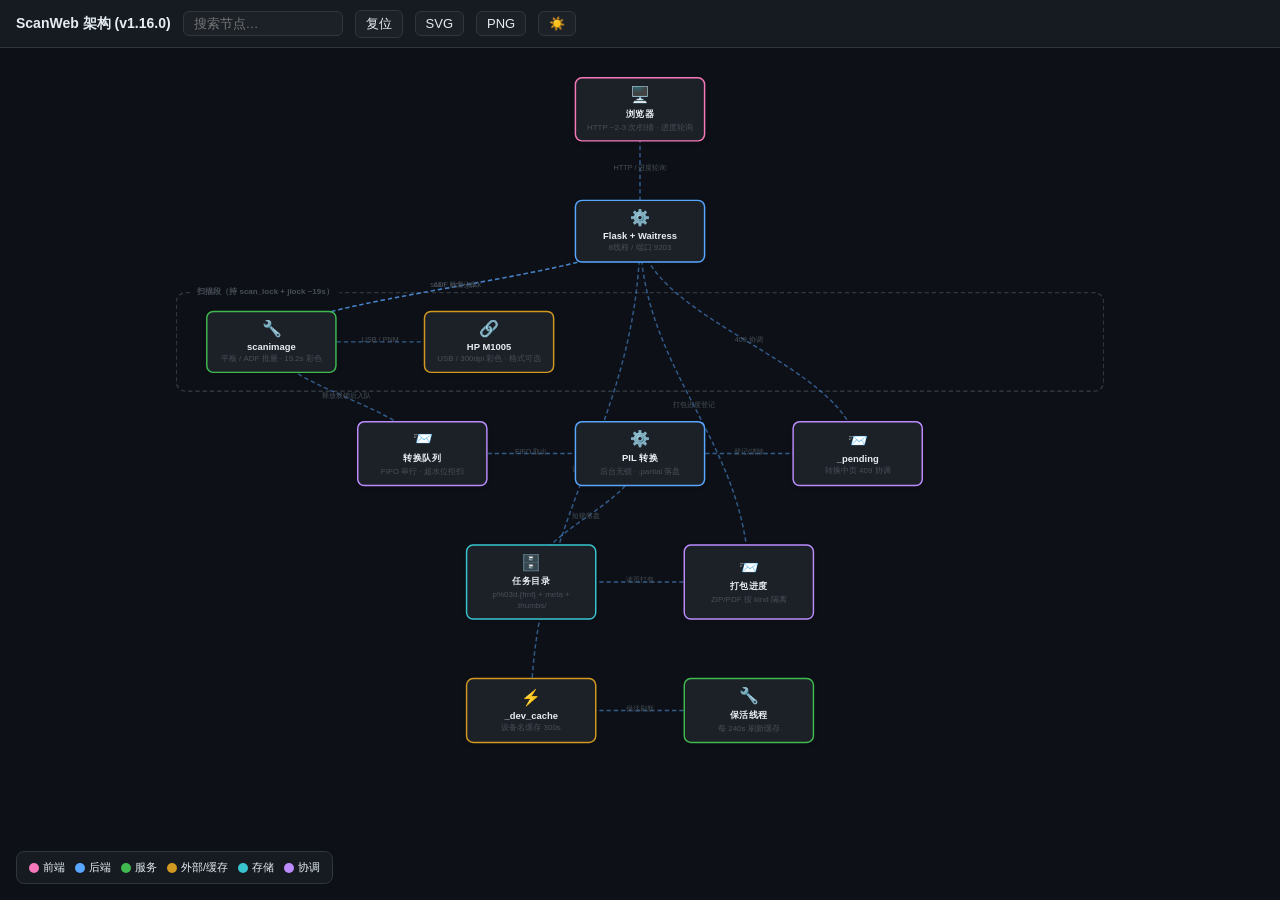
==== commit ea4221e1: "v1.16.0: 格式可选 + 转换队列化 + ADF 批量入队 + ZIP/PDF 进度 + 五轮审查修复定稿 功能（tmp01-tmp04）： - 输出格式可选 png/jpg/webp + 任务" ====
--- a/static/architecture.html
+++ b/static/architecture.html
@@ -52,33 +52,37 @@
 </head>
 <body>
 <div id="toolbar">
-  <h2>ScanWeb 架构 (v1.15.2)</h2>
+  <h2>ScanWeb 架构 (v1.16.0)</h2>
   <input id="search" placeholder="搜索节点…" type="text">
   <button onclick="resetView()">复位</button>
+  <button onclick="exportSVG()" title="导出 SVG">SVG</button>
+  <button onclick="exportPNG()" title="导出 PNG">PNG</button>
   <button onclick="toggleTheme()" id="themeBtn">☀️</button>
 </div>
 <div id="canvas"><div id="canvas-inner">
 <div class="layer">
-  <div class="node" data-kind="frontend" data-id="browser" data-label="浏览器" data-detail="HTML/CSS/JS 零依赖"><div class="icon">🖥️</div><div class="label">浏览器</div><div class="detail">HTTP 请求 ~2-3 次/扫描</div></div>
+  <div class="node" data-kind="frontend" data-id="browser" data-label="浏览器" data-detail="HTML/CSS/JS 零依赖"><div class="icon">🖥️</div><div class="label">浏览器</div><div class="detail">HTTP ~2-3 次/扫描 · 进度轮询</div></div>
 </div>
 <div class="layer">
   <div class="node" data-kind="backend" data-id="flask" data-label="Flask + Waitress" data-detail="8线程 / 端口 9203"><div class="icon">⚙️</div><div class="label">Flask + Waitress</div><div class="detail">8线程 / 端口 9203</div></div>
 </div>
 <div class="boundary">
   <div class="boundary-label">扫描段（持 scan_lock + jlock ~19s）</div>
-  <div class="node" data-kind="service" data-id="scanimage" data-label="scanimage" data-detail="SANE 驱动"><div class="icon">🔧</div><div class="label">scanimage</div><div class="detail">scanimage -d / 19.2s 彩色</div></div>
-  <div class="node" data-kind="external" data-id="m1005" data-label="HP M1005" data-detail="USB 扫描仪"><div class="icon">🔗</div><div class="label">HP M1005</div><div class="detail">USB / 300dpi 彩色</div></div>
+  <div class="node" data-kind="service" data-id="scanimage" data-label="scanimage" data-detail="SANE 驱动 / 平板+ADF"><div class="icon">🔧</div><div class="label">scanimage</div><div class="detail">平板 / ADF 批量 · 19.2s 彩色</div></div>
+  <div class="node" data-kind="external" data-id="m1005" data-label="HP M1005" data-detail="USB 扫描仪"><div class="icon">🔗</div><div class="label">HP M1005</div><div class="detail">USB / 300dpi 彩色 · 格式可选</div></div>
 </div>
 <div class="layer">
-  <div class="node" data-kind="backend" data-id="pil" data-label="PIL 转换" data-detail="PNM→PNG 后台无锁 14.5s"><div class="icon">⚙️</div><div class="label">PIL 转换</div><div class="detail">后台无锁 / .partial 落盘</div></div>
+  <div class="node" data-kind="queue" data-id="convert_queue" data-label="转换队列" data-detail="FIFO 水位 MAX=4"><div class="icon">📨</div><div class="label">转换队列</div><div class="detail">FIFO 串行 · 超水位拒扫</div></div>
+  <div class="node" data-kind="backend" data-id="pil" data-label="PIL 转换" data-detail="PNM→png/jpg/webp"><div class="icon">⚙️</div><div class="label">PIL 转换</div><div class="detail">后台无锁 · .partial 落盘</div></div>
+  <div class="node" data-kind="queue" data-id="pending" data-label="_pending" data-detail="转换中页 409 协调"><div class="icon">📨</div><div class="label">_pending</div><div class="detail">转换中页 409 协调</div></div>
 </div>
 <div class="layer">
-  <div class="node" data-kind="database" data-id="storage" data-label="任务目录" data-detail="p001.png + meta.json"><div class="icon">🗄️</div><div class="label">任务目录</div><div class="detail">p001.png + meta.json + .thumbs/</div></div>
+  <div class="node" data-kind="database" data-id="storage" data-label="任务目录" data-detail="p001.{png|jpg|webp} + meta.json"><div class="icon">🗄️</div><div class="label">任务目录</div><div class="detail">p%03d.{fmt} + meta + .thumbs/</div></div>
+  <div class="node" data-kind="queue" data-id="pack" data-label="_pack_progress" data-detail="{job:{zip,pdf}} 隔离"><div class="icon">📨</div><div class="label">打包进度</div><div class="detail">ZIP/PDF 按 kind 隔离</div></div>
 </div>
 <div class="layer">
   <div class="node" data-kind="cache" data-id="devcache" data-label="_dev_cache" data-detail="设备名缓存 300s"><div class="icon">⚡</div><div class="label">_dev_cache</div><div class="detail">设备名缓存 300s</div></div>
   <div class="node" data-kind="service" data-id="refresher" data-label="保活线程" data-detail="每 240s 刷新"><div class="icon">🔧</div><div class="label">保活线程</div><div class="detail">每 240s 刷新缓存</div></div>
-  <div class="node" data-kind="queue" data-id="pending" data-label="_pending 登记表" data-detail="转换中 409 协调"><div class="icon">📨</div><div class="label">_pending</div><div class="detail">转换中页 409 协调</div></div>
 </div>
 <svg id="conn"></svg>
 </div></div>
@@ -92,8 +96,32 @@
 </div>
 <div id="detail"><span class="close" onclick="document.getElementById('detail').classList.remove('show')">×</span><h3 id="d-title"></h3><div id="d-body"></div></div>
 <script>
-const EDGES=[{from:"browser",to:"flask",label:"HTTP"},{from:"flask",to:"scanimage",label:"scan_lock"},{from:"scanimage",to:"m1005",label:"USB"},{from:"scanimage",to:"pil",label:"PNM 释放锁"},{from:"pil",to:"storage",label:"PNG落盘 短锁"},{from:"flask",to:"devcache",label:"设备解析"},{from:"refresher",to:"devcache",label:"保活刷新"},{from:"flask",to:"pending",label:"409协调"},{from:"pil",to:"pending",label:"登记/清除"}];
-const NODEINFO={browser:{kind:"frontend",detail:"HTML/CSS/JS 零依赖",conns:["flask"]},flask:{kind:"backend",detail:"8线程 / 端口 9203",conns:["scanimage","devcache","pending"]},scanimage:{kind:"service",detail:"SANE 驱动 / scanimage -d",conns:["m1005","pil"]},m1005:{kind:"external",detail:"USB 扫描仪 / 300dpi 彩色 19.2s",conns:[]},pil:{kind:"backend",detail:"PNM→PNG 后台无锁 14.5s",conns:["storage","pending"]},storage:{kind:"database",detail:"p001.png + meta.json + .thumbs/",conns:[]},devcache:{kind:"cache",detail:"设备名缓存 300s",conns:[]},refresher:{kind:"service",detail:"每 240s 刷新缓存",conns:["devcache"]},pending:{kind:"queue",detail:"转换中页 409 协调",conns:[]}};
+const EDGES=[
+{from:"browser",to:"flask",label:"HTTP / 进度轮询"},
+{from:"flask",to:"scanimage",label:"scan_lock+jlock"},
+{from:"flask",to:"scanimage",label:"ADF 批量入队"},
+{from:"scanimage",to:"m1005",label:"USB / PNM"},
+{from:"scanimage",to:"convert_queue",label:"释放双锁后入队"},
+{from:"convert_queue",to:"pil",label:"FIFO 取出"},
+{from:"pil",to:"pending",label:"登记/清除"},
+{from:"flask",to:"pending",label:"409 协调"},
+{from:"pil",to:"storage",label:"短锁落盘"},
+{from:"flask",to:"pack",label:"打包进度登记"},
+{from:"pack",to:"storage",label:"读页打包"},
+{from:"flask",to:"devcache",label:"设备解析"},
+{from:"refresher",to:"devcache",label:"保活刷新"}];
+const NODEINFO={
+browser:{kind:"frontend",detail:"HTML/CSS/JS 零依赖；扫描/打包期间轮询进度接口",conns:["flask"]},
+flask:{kind:"backend",detail:"Flask + Waitress 8线程 / 端口 9203 · 参数 PUT /api/jobs/<job>/params",conns:["scanimage","pending","pack","devcache"]},
+scanimage:{kind:"service",detail:"SANE 驱动 · 平板 / ADF 批量（扫描段结束即释放双锁）",conns:["m1005","convert_queue"]},
+m1005:{kind:"external",detail:"HP M1005 USB 扫描仪 · 300dpi 彩色 19.2s · 输出格式可选",conns:[]},
+convert_queue:{kind:"queue",detail:"常驻 worker FIFO 串行 · 有界水位 MAX_PENDING_PNM=4 · 超限拒扫防堆积",conns:["pil"]},
+pil:{kind:"backend",detail:"PNM→png/jpg/webp 后台转换 · .partial 落盘 · O_NOFOLLOW 防 symlink",conns:["pending","storage"]},
+pending:{kind:"queue",detail:"转换中页登记表 · reorder/PDF/ZIP/raw 落盘前 409 协调",conns:[]},
+storage:{kind:"database",detail:"任务目录 p%03d.{format} + meta.json + .thumbs/",conns:[]},
+pack:{kind:"queue",detail:"ZIP 打包 / PDF 合成实时进度 · 按 {job:{zip,pdf}} 隔离并发互不覆盖",conns:["storage"]},
+devcache:{kind:"cache",detail:"设备名/能力缓存 300s · 解析失败自动重探",conns:[]},
+refresher:{kind:"service",detail:"后台保活线程每 240s 刷新设备缓存",conns:["devcache"]}};
 function nodeEl(id){return document.querySelector('.node[data-id="'+id+'"]')}
 function nodeCenter(id){const n=nodeEl(id);if(!n)return null;const c=document.getElementById('canvas-inner');const r=n.getBoundingClientRect();const cr=c.getBoundingClientRect();return{x:r.left-cr.left+r.width/2,y:r.top-cr.top+r.height/2}}
 function drawConn(){const svg=document.getElementById('conn');svg.innerHTML='';const cw=document.getElementById('canvas-inner').scrollWidth;const ch=document.getElementById('canvas-inner').scrollHeight;svg.setAttribute('width',Math.max(cw,window.innerWidth));svg.setAttribute('height',Math.max(ch,window.innerHeight));EDGES.forEach(e=>{const f=nodeCenter(e.from),t=nodeCenter(e.to);if(!f||!t)return;const path=document.createElementNS('http://www.w3.org/2000/svg','path');const dy=t.y-f.y;path.setAttribute('d','M'+f.x+','+f.y+' C'+f.x+','+(f.y+dy*.4)+' '+t.x+','+(t.y-dy*.4)+' '+t.x+','+t.y);path.setAttribute('class','conn-path');path.setAttribute('data-from',e.from);path.setAttribute('data-to',e.to);svg.appendChild(path);const tx=document.createElementNS('http://www.w3.org/2000/svg','text');tx.setAttribute('x',(f.x+t.x)/2);tx.setAttribute('y',(f.y+t.y)/2);tx.setAttribute('class','conn-label');tx.setAttribute('text-anchor','middle');tx.textContent=e.label;svg.appendChild(tx)})}
@@ -110,8 +138,12 @@
 function fitView(){const inner=document.getElementById('canvas-inner');const cw=inner.scrollWidth,ch=inner.scrollHeight;const vw=window.innerWidth,vh=window.innerHeight-48;scale=Math.min(vw/cw*.85,vh/ch*.85,1);ox=(vw-cw*scale)/2;oy=0;applyTF()}
 function resetView(){scale=1;ox=0;oy=0;applyTF();setTimeout(fitView,50)}
 function toggleTheme(){const d=document.documentElement;d.dataset.theme=d.dataset.theme==='dark'?'light':'dark';document.getElementById('themeBtn').textContent=d.dataset.theme==='dark'?'☀️':'🌙'}
+function svgString(){const cw=document.getElementById('canvas-inner').scrollWidth,ch=document.getElementById('canvas-inner').scrollHeight;let s='<svg xmlns="http://www.w3.org/2000/svg" width="'+cw+'" height="'+ch+'" font-family="PingFang SC, Microsoft YaHei, Noto Sans CJK SC, sans-serif"><rect width="'+cw+'" height="'+ch+'" fill="'+(document.documentElement.dataset.theme==='dark'?'#0d1117':'#f6f8fa')+'"/>';document.querySelectorAll('.node').forEach(n=>{const r=n.getBoundingClientRect(),c=document.getElementById('canvas-inner').getBoundingClientRect();const x=r.left-c.left,y=r.top-c.top;const cs=getComputedStyle(document.documentElement);s+='<rect x="'+x+'" y="'+y+'" width="'+r.width+'" height="'+r.height+'" rx="10" fill="'+cs.getPropertyValue('--card').trim()+'" stroke="'+(n.dataset.kind==='frontend'?cs.getPropertyValue('--pink').trim():n.dataset.kind==='backend'?cs.getPropertyValue('--accent').trim():n.dataset.kind==='service'?cs.getPropertyValue('--green').trim():n.dataset.kind==='external'?cs.getPropertyValue('--orange').trim():n.dataset.kind==='database'?cs.getPropertyValue('--cyan').trim():cs.getPropertyValue('--purple').trim())+'" stroke-width="2"/><text x="'+(x+r.width/2)+'" y="'+(y+r.height/2-4)+'" text-anchor="middle" font-size="13" font-weight="600" fill="'+cs.getPropertyValue('--fg').trim()+'">'+n.dataset.label+'</text><text x="'+(x+r.width/2)+'" y="'+(y+r.height/2+14)+'" text-anchor="middle" font-size="11" fill="'+cs.getPropertyValue('--dim').trim()+'">'+n.dataset.detail+'</text>'});document.querySelectorAll('#conn path').forEach(p=>{s+=p.outerHTML.replace('class="conn-path"','stroke="'+getComputedStyle(document.documentElement).getPropertyValue('--line').trim()+'" fill="none" stroke-width="2"')});document.querySelectorAll('#conn text').forEach(t=>{s+=t.outerHTML});s+='</svg>';return s}
+function download(name,data,mime){const a=document.createElement('a');a.href=URL.createObjectURL(new Blob([data],{type:mime}));a.download=name;a.click();setTimeout(()=>URL.revokeObjectURL(a.href),1000)}
+function exportSVG(){download('scanweb-architecture.svg',svgString(),'image/svg+xml')}
+function exportPNG(){const img=new Image();img.onload=()=>{const cw=document.getElementById('canvas-inner').scrollWidth,ch=document.getElementById('canvas-inner').scrollHeight;const cv=document.createElement('canvas');cv.width=cw;cv.height=ch;cv.getContext('2d').drawImage(img,0,0);download('scanweb-architecture.png',cv.toDataURL('image/png'),'image/png')};img.src='data:image/svg+xml;charset=utf-8,'+encodeURIComponent(svgString())}
 setTimeout(()=>{drawConn();fitView()},100);
 window.addEventListener('resize',()=>{drawConn();fitView()});
 </script>
 </body>
-</html>
+</html>
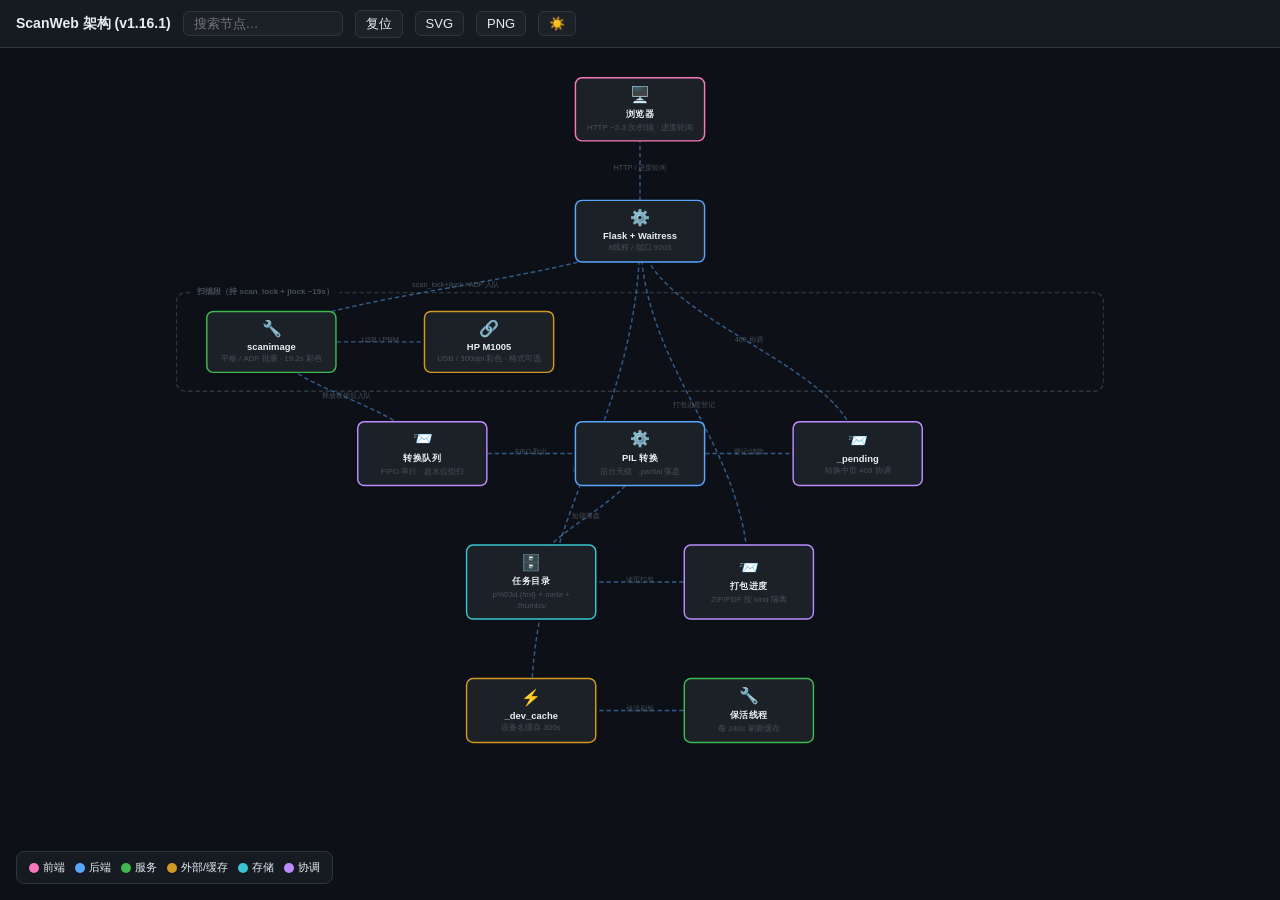
==== commit 894e08af: "v1.16.1: 打包进度内存回收 + dl_zip 链路健壮性 + 十四轮审查收敛定稿 修复（自 v1.16.0，经 tmp01~tmp08 八轮迭代 + DeepSeek/ChatGPT 十四轮审" ====
--- a/static/architecture.html
+++ b/static/architecture.html
@@ -52,7 +52,7 @@
 </head>
 <body>
 <div id="toolbar">
-  <h2>ScanWeb 架构 (v1.16.0)</h2>
+  <h2>ScanWeb 架构 (v1.16.1)</h2>
   <input id="search" placeholder="搜索节点…" type="text">
   <button onclick="resetView()">复位</button>
   <button onclick="exportSVG()" title="导出 SVG">SVG</button>
@@ -98,8 +98,7 @@
 <script>
 const EDGES=[
 {from:"browser",to:"flask",label:"HTTP / 进度轮询"},
-{from:"flask",to:"scanimage",label:"scan_lock+jlock"},
-{from:"flask",to:"scanimage",label:"ADF 批量入队"},
+{from:"flask",to:"scanimage",label:"scan_lock+jlock / ADF 入队"},   // v1.16.1-tmp01（六轮 4.1）：两条同源同目标曲线完全重合、label 叠压——合并为一条
 {from:"scanimage",to:"m1005",label:"USB / PNM"},
 {from:"scanimage",to:"convert_queue",label:"释放双锁后入队"},
 {from:"convert_queue",to:"pil",label:"FIFO 取出"},
@@ -138,7 +137,7 @@
 function fitView(){const inner=document.getElementById('canvas-inner');const cw=inner.scrollWidth,ch=inner.scrollHeight;const vw=window.innerWidth,vh=window.innerHeight-48;scale=Math.min(vw/cw*.85,vh/ch*.85,1);ox=(vw-cw*scale)/2;oy=0;applyTF()}
 function resetView(){scale=1;ox=0;oy=0;applyTF();setTimeout(fitView,50)}
 function toggleTheme(){const d=document.documentElement;d.dataset.theme=d.dataset.theme==='dark'?'light':'dark';document.getElementById('themeBtn').textContent=d.dataset.theme==='dark'?'☀️':'🌙'}
-function svgString(){const cw=document.getElementById('canvas-inner').scrollWidth,ch=document.getElementById('canvas-inner').scrollHeight;let s='<svg xmlns="http://www.w3.org/2000/svg" width="'+cw+'" height="'+ch+'" font-family="PingFang SC, Microsoft YaHei, Noto Sans CJK SC, sans-serif"><rect width="'+cw+'" height="'+ch+'" fill="'+(document.documentElement.dataset.theme==='dark'?'#0d1117':'#f6f8fa')+'"/>';document.querySelectorAll('.node').forEach(n=>{const r=n.getBoundingClientRect(),c=document.getElementById('canvas-inner').getBoundingClientRect();const x=r.left-c.left,y=r.top-c.top;const cs=getComputedStyle(document.documentElement);s+='<rect x="'+x+'" y="'+y+'" width="'+r.width+'" height="'+r.height+'" rx="10" fill="'+cs.getPropertyValue('--card').trim()+'" stroke="'+(n.dataset.kind==='frontend'?cs.getPropertyValue('--pink').trim():n.dataset.kind==='backend'?cs.getPropertyValue('--accent').trim():n.dataset.kind==='service'?cs.getPropertyValue('--green').trim():n.dataset.kind==='external'?cs.getPropertyValue('--orange').trim():n.dataset.kind==='database'?cs.getPropertyValue('--cyan').trim():cs.getPropertyValue('--purple').trim())+'" stroke-width="2"/><text x="'+(x+r.width/2)+'" y="'+(y+r.height/2-4)+'" text-anchor="middle" font-size="13" font-weight="600" fill="'+cs.getPropertyValue('--fg').trim()+'">'+n.dataset.label+'</text><text x="'+(x+r.width/2)+'" y="'+(y+r.height/2+14)+'" text-anchor="middle" font-size="11" fill="'+cs.getPropertyValue('--dim').trim()+'">'+n.dataset.detail+'</text>'});document.querySelectorAll('#conn path').forEach(p=>{s+=p.outerHTML.replace('class="conn-path"','stroke="'+getComputedStyle(document.documentElement).getPropertyValue('--line').trim()+'" fill="none" stroke-width="2"')});document.querySelectorAll('#conn text').forEach(t=>{s+=t.outerHTML});s+='</svg>';return s}
+function svgString(){const cw=document.getElementById('canvas-inner').scrollWidth,ch=document.getElementById('canvas-inner').scrollHeight;const xesc=s=>String(s).replace(/[&<>]/g,c=>({"&":"&amp;","<":"&lt;",">":"&gt;"}[c]));let s='<svg xmlns="http://www.w3.org/2000/svg" width="'+cw+'" height="'+ch+'" font-family="PingFang SC, Microsoft YaHei, Noto Sans CJK SC, sans-serif"><rect width="'+cw+'" height="'+ch+'" fill="'+(document.documentElement.dataset.theme==='dark'?'#0d1117':'#f6f8fa')+'"/>';document.querySelectorAll('.node').forEach(n=>{const r=n.getBoundingClientRect(),c=document.getElementById('canvas-inner').getBoundingClientRect();const x=r.left-c.left,y=r.top-c.top;const cs=getComputedStyle(document.documentElement);s+='<rect x="'+x+'" y="'+y+'" width="'+r.width+'" height="'+r.height+'" rx="10" fill="'+cs.getPropertyValue('--card').trim()+'" stroke="'+(n.dataset.kind==='frontend'?cs.getPropertyValue('--pink').trim():n.dataset.kind==='backend'?cs.getPropertyValue('--accent').trim():n.dataset.kind==='service'?cs.getPropertyValue('--green').trim():n.dataset.kind==='external'?cs.getPropertyValue('--orange').trim():n.dataset.kind==='database'?cs.getPropertyValue('--cyan').trim():cs.getPropertyValue('--purple').trim())+'" stroke-width="2"/><text x="'+(x+r.width/2)+'" y="'+(y+r.height/2-4)+'" text-anchor="middle" font-size="13" font-weight="600" fill="'+cs.getPropertyValue('--fg').trim()+'">'+xesc(n.dataset.label)+'</text><text x="'+(x+r.width/2)+'" y="'+(y+r.height/2+14)+'" text-anchor="middle" font-size="11" fill="'+cs.getPropertyValue('--dim').trim()+'">'+xesc(n.dataset.detail)+'</text>'});document.querySelectorAll('#conn path').forEach(p=>{s+=p.outerHTML.replace('class="conn-path"','stroke="'+getComputedStyle(document.documentElement).getPropertyValue('--line').trim()+'" fill="none" stroke-width="2"')});document.querySelectorAll('#conn text').forEach(t=>{s+=t.outerHTML});s+='</svg>';return s}
 function download(name,data,mime){const a=document.createElement('a');a.href=URL.createObjectURL(new Blob([data],{type:mime}));a.download=name;a.click();setTimeout(()=>URL.revokeObjectURL(a.href),1000)}
 function exportSVG(){download('scanweb-architecture.svg',svgString(),'image/svg+xml')}
 function exportPNG(){const img=new Image();img.onload=()=>{const cw=document.getElementById('canvas-inner').scrollWidth,ch=document.getElementById('canvas-inner').scrollHeight;const cv=document.createElement('canvas');cv.width=cw;cv.height=ch;cv.getContext('2d').drawImage(img,0,0);download('scanweb-architecture.png',cv.toDataURL('image/png'),'image/png')};img.src='data:image/svg+xml;charset=utf-8,'+encodeURIComponent(svgString())}
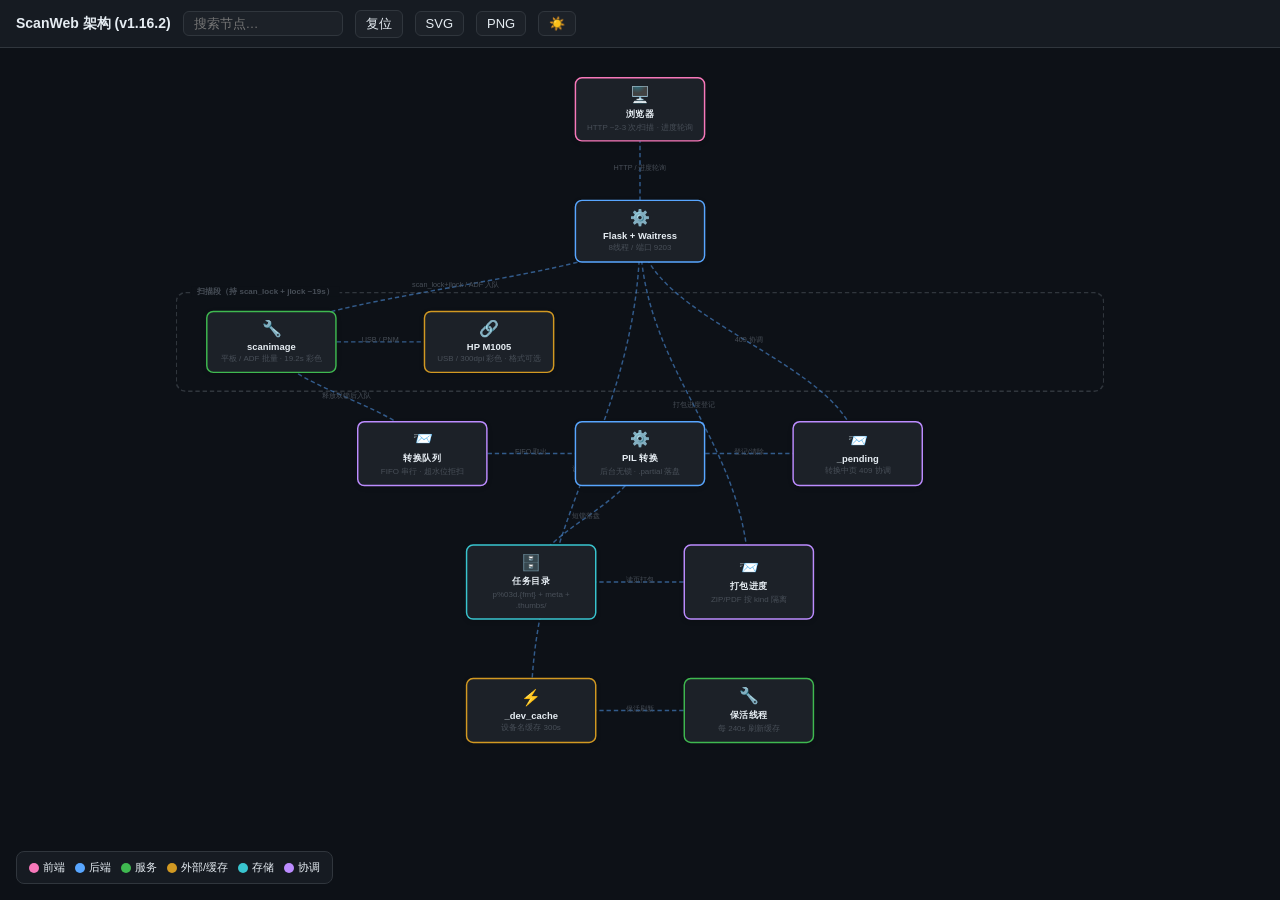
==== commit d19c02d8: "v1.16.2: 管理页语义对齐 + 并发删除防护 + 十五~十九轮审查收敛定稿 修复（自 v1.16.1，经 tmp01~tmp04 四轮迭代 + DeepSeek 十五~十九轮审查）： - 管理页" ====
--- a/static/architecture.html
+++ b/static/architecture.html
@@ -52,7 +52,7 @@
 </head>
 <body>
 <div id="toolbar">
-  <h2>ScanWeb 架构 (v1.16.1)</h2>
+  <h2>ScanWeb 架构 (v1.16.2)</h2>
   <input id="search" placeholder="搜索节点…" type="text">
   <button onclick="resetView()">复位</button>
   <button onclick="exportSVG()" title="导出 SVG">SVG</button>
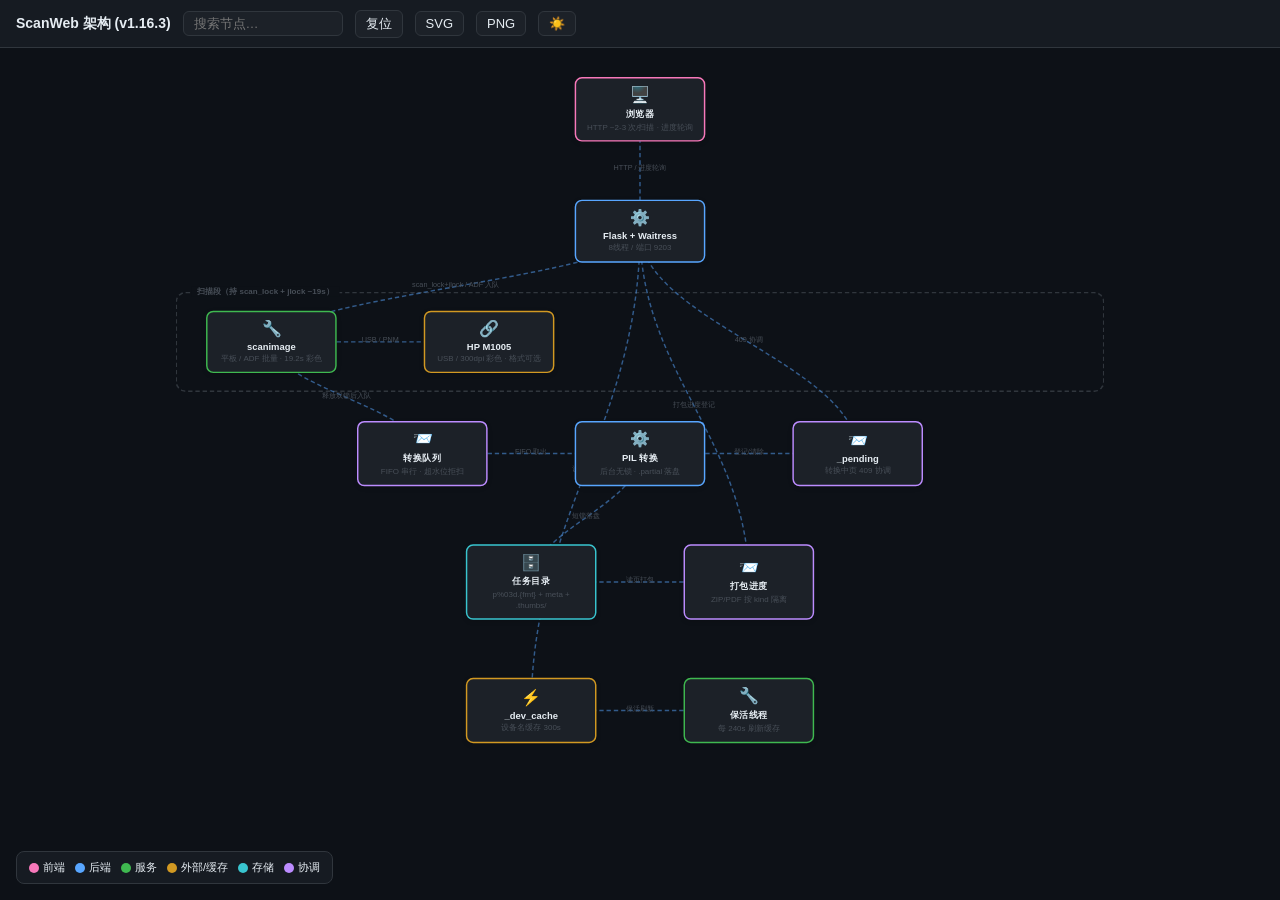
==== commit 6408244c: "v1.16.3: 审查收敛定稿（tmp01~tmp06 六迭代）—— reorder 幸存页重编号/前端类型防护/前端存量修复(updateDeviceOptions let + ddBox esc " ====
--- a/static/architecture.html
+++ b/static/architecture.html
@@ -52,7 +52,7 @@
 </head>
 <body>
 <div id="toolbar">
-  <h2>ScanWeb 架构 (v1.16.2)</h2>
+  <h2>ScanWeb 架构 (v1.16.3)</h2>
   <input id="search" placeholder="搜索节点…" type="text">
   <button onclick="resetView()">复位</button>
   <button onclick="exportSVG()" title="导出 SVG">SVG</button>
